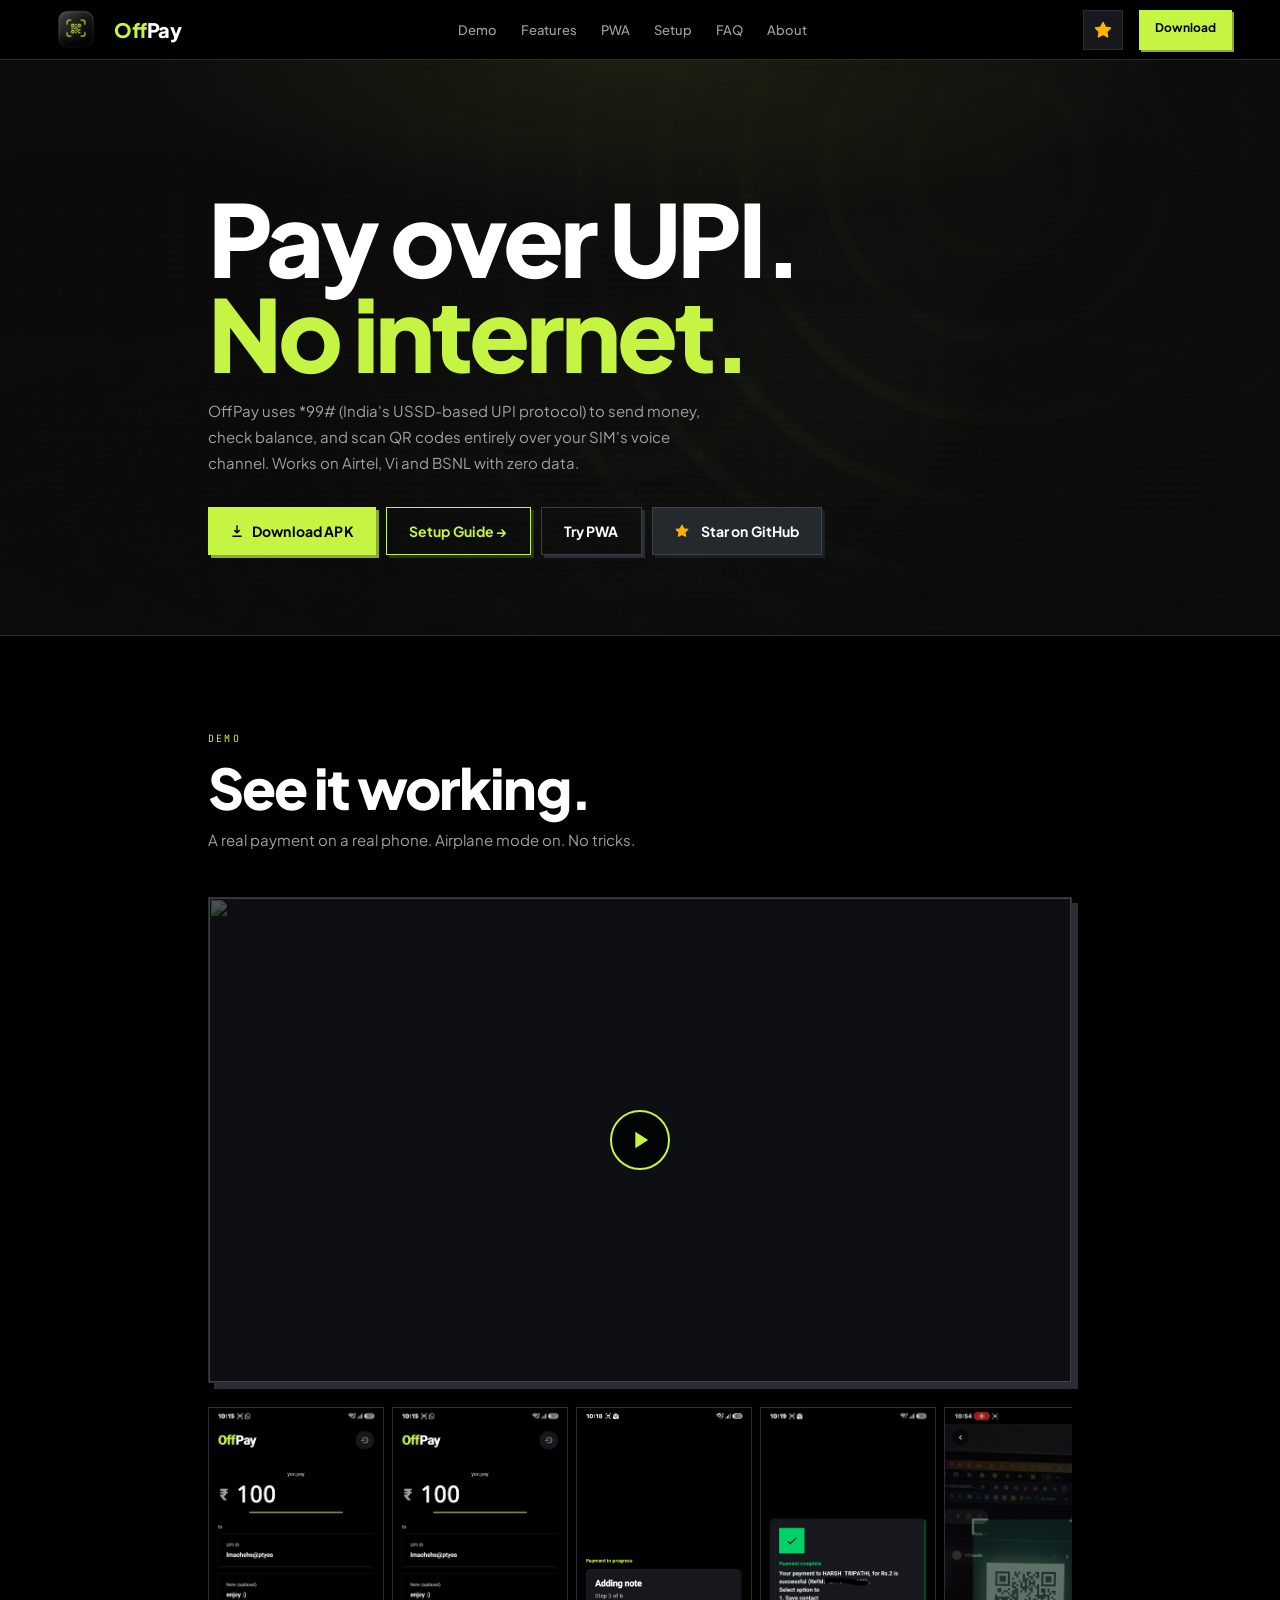
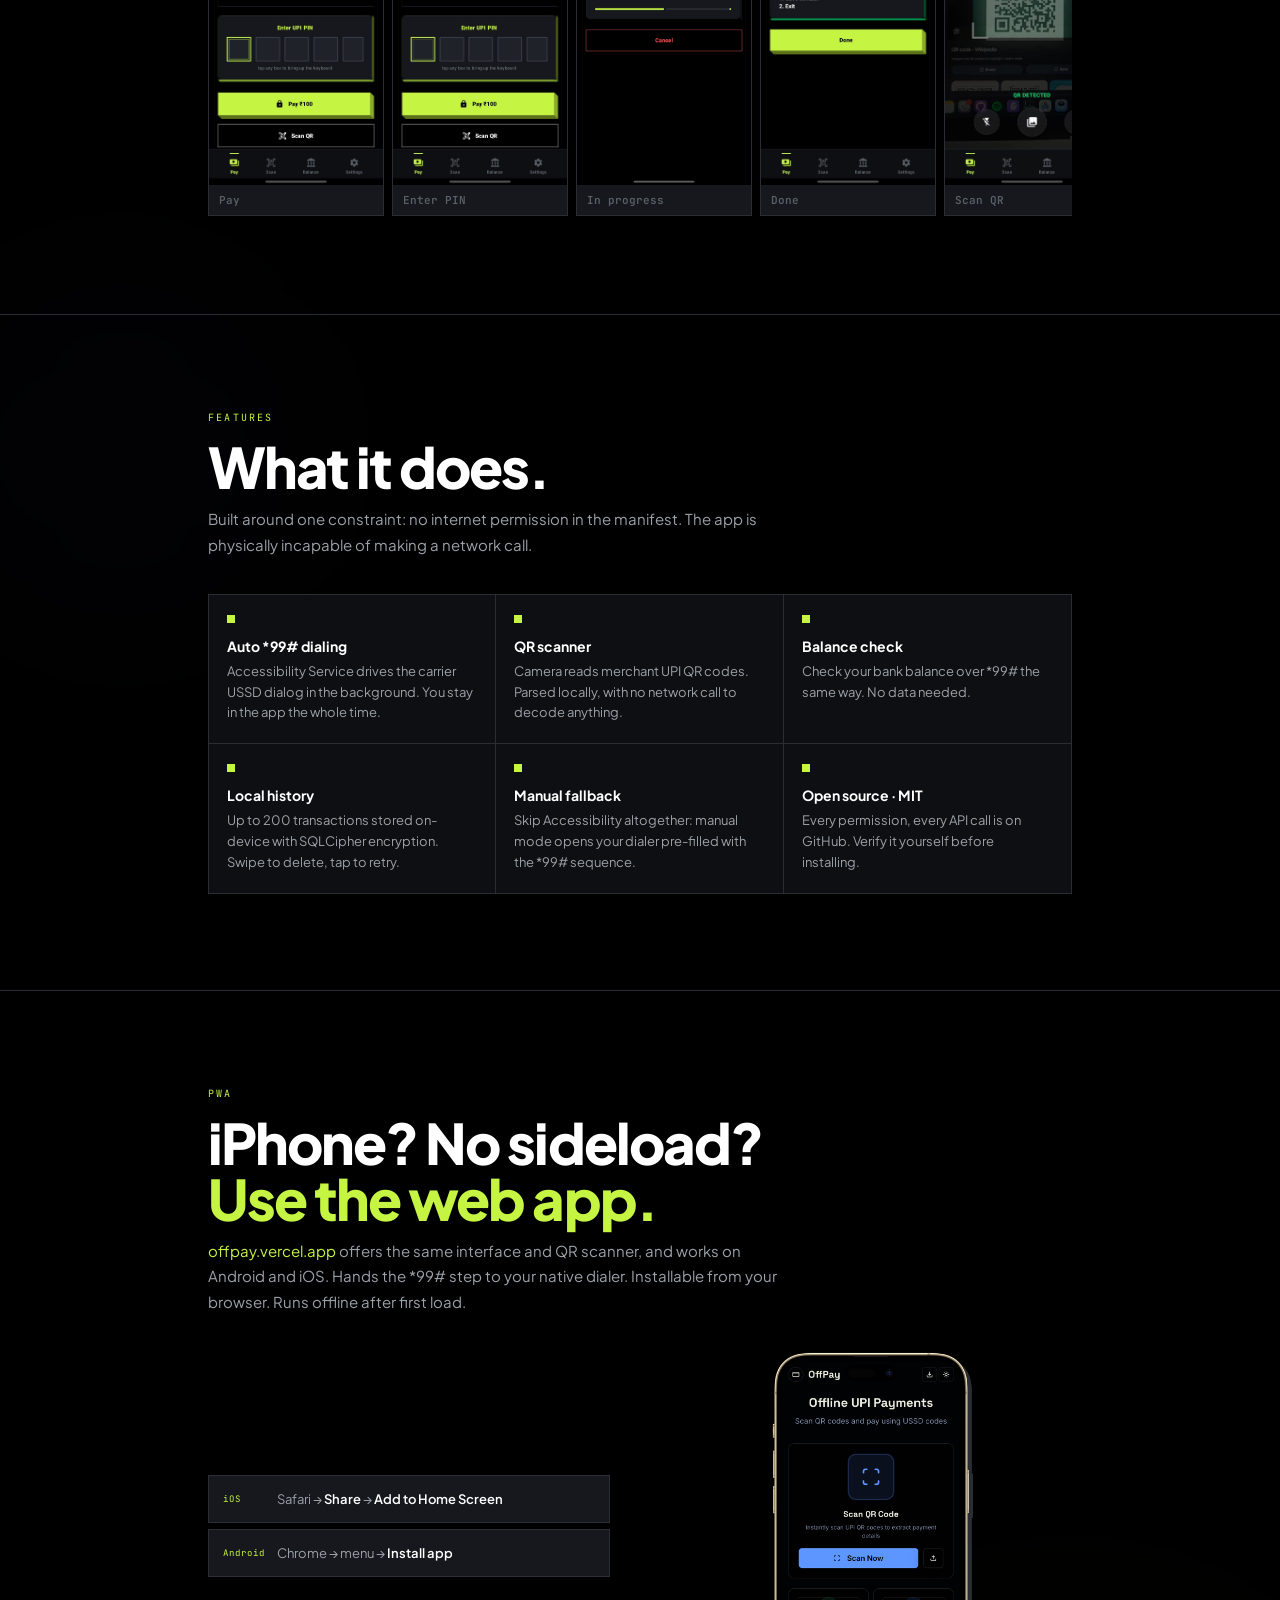
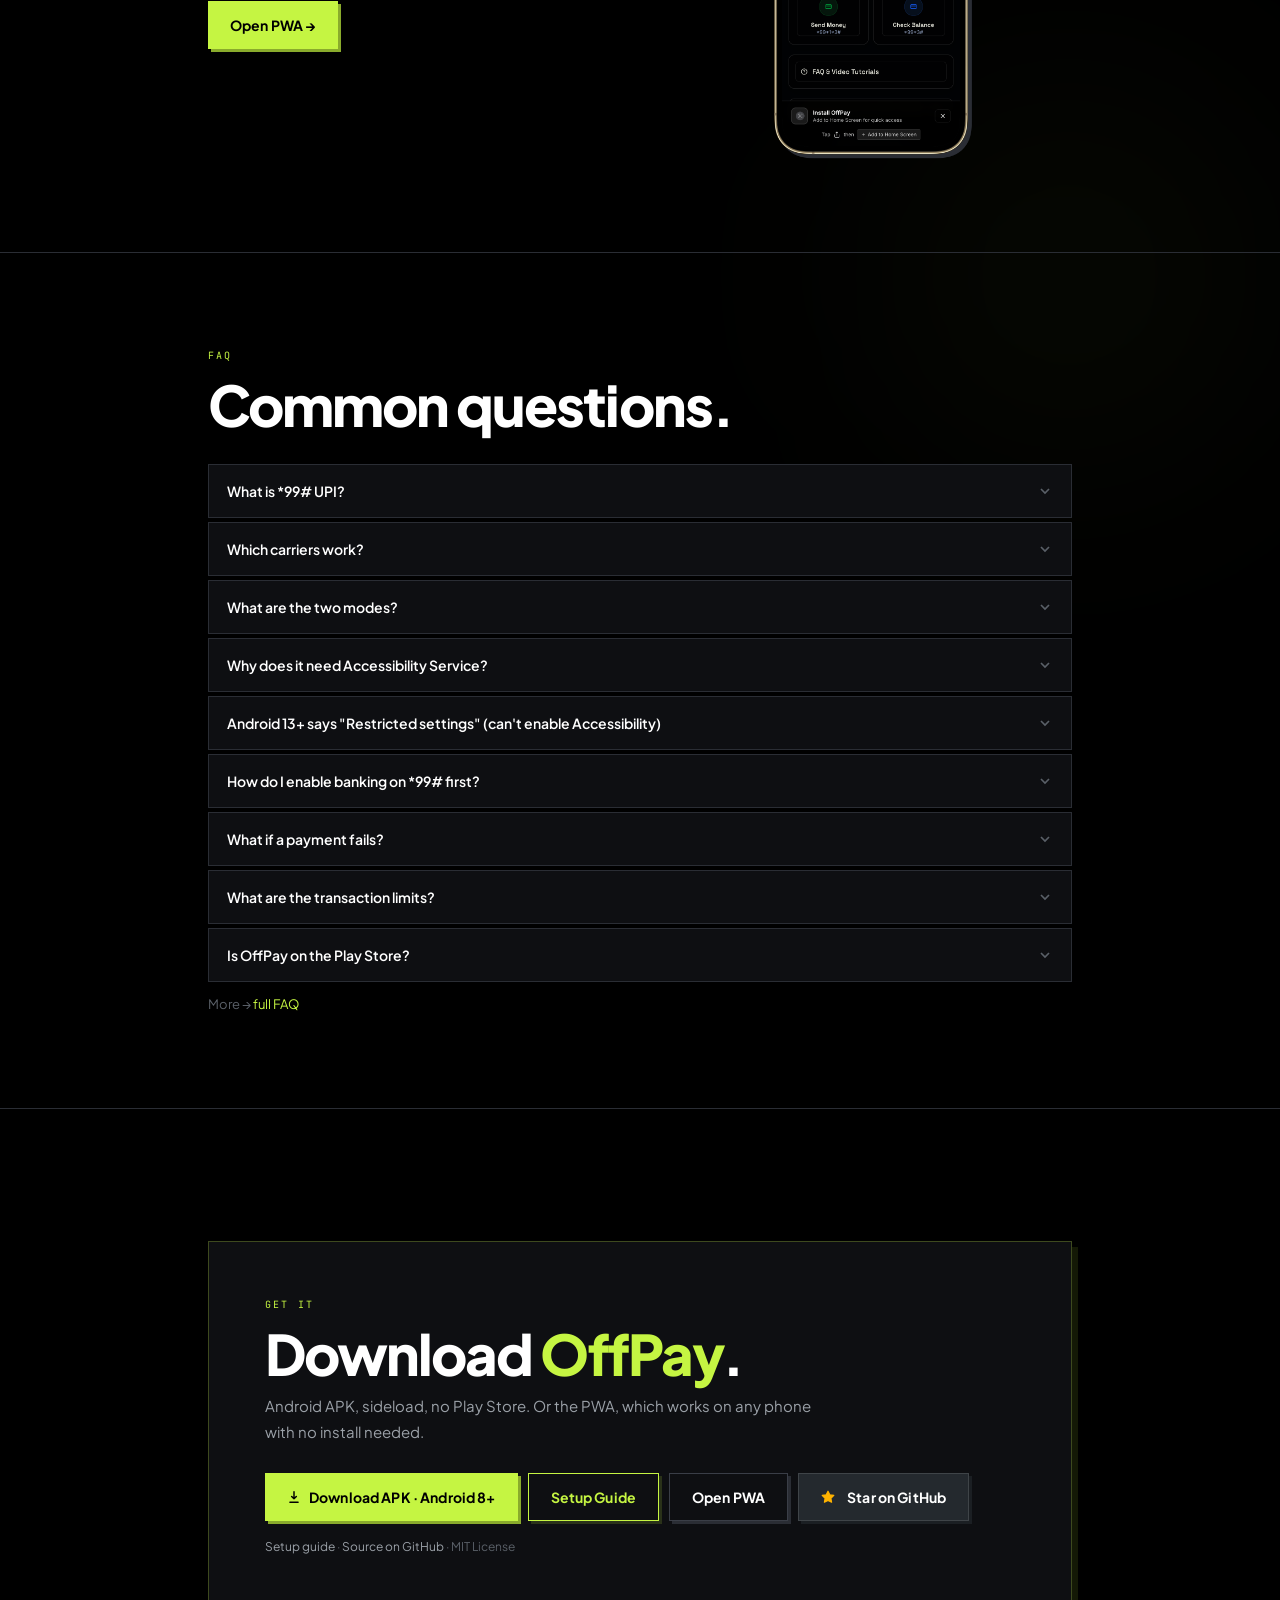
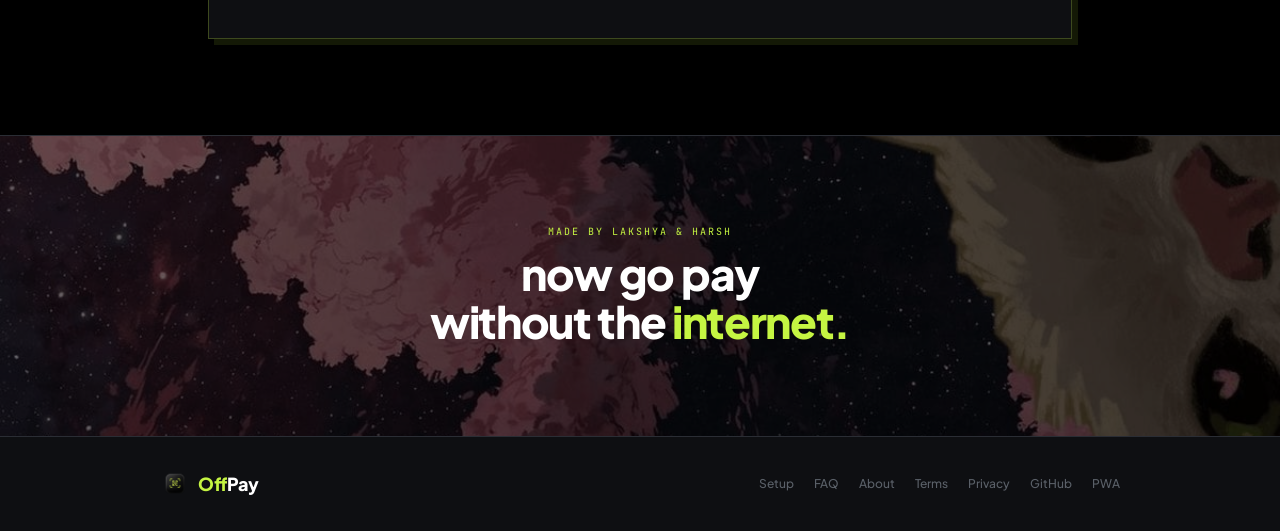
==== website/index.html @ 17ad7a62 "Initial commit: baseline snapshot before AHD rebrand and dev environment setup" ====
<!doctype html>
<html lang="en">
<head>
  <meta charset="utf-8" />
  <meta name="viewport" content="width=device-width, initial-scale=1, viewport-fit=cover" />
  <title>OffPay — UPI without the internet</title>

  <meta name="description" content="OffPay sends UPI payments over *99#: no internet, no account, no servers. Android app + PWA." />
  <meta name="theme-color" content="#000000" />
  <meta property="og:title" content="OffPay" />
  <meta property="og:description" content="Send money over UPI. No internet. Just *99# and a phone signal." />
  <meta property="og:type" content="website" />
  <link rel="icon" type="image/png" href="assets/logos/icon.png" />
  <link rel="apple-touch-icon" href="assets/logos/icon.png" />
  <link rel="preconnect" href="https://fonts.googleapis.com" />
  <link rel="preconnect" href="https://fonts.gstatic.com" crossorigin />
  <link href="https://fonts.googleapis.com/css2?family=Plus+Jakarta+Sans:ital,wght@0,400;0,500;0,600;0,700;0,800;1,400&family=JetBrains+Mono:wght@400;500&display=swap" rel="stylesheet" />
  <style>
    /* ─── NeoPOP palette (exact from app Colors.kt) ─── */
    :root {
      --black:        #000000;
      --surface:      #0E0F12;
      --surface-hi:   #16181D;
      --surface-hir:  #1F2229;
      --border:       #2A2D34;
      --border-s:     #3A3E47;
      --text-1:       #FFFFFF;
      --text-2:       #9BA1A8;
      --text-3:       #5A6068;
      --lime:         #C5F542;
      --lime-dim:     #8AAB2C;
      --danger:       #FF4D4D;
      --success:      #00D26A;
      --mono:         'JetBrains Mono', monospace;
      --sans:         'Plus Jakarta Sans', system-ui, sans-serif;
      --max:          960px;
      --pad:          clamp(16px, 4.5vw, 48px);
    }

    /* ─── reset ─── */
    *, *::before, *::after { box-sizing: border-box; margin: 0; padding: 0; }
    html { overflow-x: hidden; width: 100%; scroll-behavior: smooth; }
    body {
      background: var(--black);
      color: var(--text-1);
      font-family: var(--sans);
      -webkit-font-smoothing: antialiased;
      overflow-x: hidden;
      width: 100%;
      position: relative;
    }
    body::before {
      content: "";
      position: fixed;
      inset: 0;
      background-image:
        radial-gradient(rgba(197, 245, 66, 0.04) 1px, transparent 1px);
      background-size: 32px 32px;
      background-position: center;
      z-index: -3;
      pointer-events: none;
    }
    img { display: block; max-width: 100%; }
    a { color: inherit; text-decoration: none; }
    button { font-family: inherit; }
    ::selection { background: var(--lime); color: var(--black); }

    /* ─── layout helpers ─── */
    .w { max-width: var(--max); margin: 0 auto; padding: 0 var(--pad); }
    .divider { border: none; border-top: 1px solid var(--border); }
    section { padding: clamp(56px, 8vw, 96px) 0; }

    /* ─── typographic scale ─── */
    .label {
      font-family: var(--mono);
      font-size: 10px;
      letter-spacing: 0.22em;
      color: var(--lime);
      text-transform: uppercase;
      display: block;
      margin-bottom: 14px;
    }
    h1 {
      font-size: clamp(32px, 9vw, 100px);
      font-weight: 800;
      letter-spacing: -0.04em;
      line-height: 0.95;
      color: var(--text-1);
    }
    h2 {
      font-size: clamp(28px, 5vw, 56px);
      font-weight: 800;
      letter-spacing: -0.035em;
      line-height: 1.0;
      color: var(--text-1);
    }
    h3 { font-size: 15px; font-weight: 700; color: var(--text-1); }
    .lime { color: var(--lime); }
    .muted { color: var(--text-2); }
    p.sub {
      font-size: 15px;
      color: var(--text-2);
      line-height: 1.72;
      max-width: 52ch;
      margin-top: 12px;
    }

    /* ─── NeoPOP buttons: sharp edges, 4px shadow offset ─── */
    .btn {
      display: inline-flex; align-items: center; justify-content: center; gap: 8px;
      font-family: var(--sans);
      font-size: 14px; font-weight: 700; letter-spacing: 0.01em;
      padding: 14px 22px;
      min-height: 48px;
      cursor: pointer; border: none;
      transition: transform 80ms, box-shadow 80ms;
      -webkit-tap-highlight-color: transparent;
      touch-action: manipulation;
    }
    .btn:active { transform: translate(2px, 2px); }

    .btn-lime {
      background: var(--lime);
      color: var(--black);
      box-shadow: 3px 3px 0 var(--lime-dim);
    }
    .btn-lime:hover { box-shadow: 4px 4px 0 var(--lime-dim); transform: translate(-1px,-1px); }
    .btn-lime:active { box-shadow: none; transform: translate(3px,3px); }

    .btn-outline {
      background: transparent;
      color: var(--text-1);
      border: 1px solid var(--border-s);
      box-shadow: 3px 3px 0 var(--border);
    }
    .btn-outline:hover { box-shadow: 4px 4px 0 var(--border-s); transform: translate(-1px,-1px); }
    .btn-outline:active { box-shadow: none; transform: translate(3px,3px); }

    .btn-setup {
      background: transparent;
      color: var(--lime);
      border: 1px solid var(--lime);
      box-shadow: 3px 3px 0 rgba(197, 245, 66, 0.15);
    }
    .btn-setup:hover { box-shadow: 4px 4px 0 rgba(197, 245, 66, 0.25); transform: translate(-1px,-1px); }
    .btn-setup:active { box-shadow: none; transform: translate(3px,3px); }

    .btn-git {
      background: #24292e;
      color: #ffffff;
      border: 1px solid #3f4448;
      box-shadow: 3px 3px 0 #1b1f23;
    }
    .btn-git:hover { box-shadow: 4px 4px 0 #1b1f23; transform: translate(-1px,-1px); }
    .btn-git:active { box-shadow: none; transform: translate(3px,3px); }

    @media (max-width: 520px) {
      .btn { width: 100%; }
      .hero-btns { flex-direction: column; }
      .dl-btns { flex-direction: column; }
    }

    /* ─── Nav ─── */
    nav {
      position: sticky; top: 0; left: 0; right: 0; z-index: 200;
      display: flex; align-items: center; justify-content: space-between;
      padding: 0 var(--pad); height: 60px;
      height: calc(60px + env(safe-area-inset-top, 0px));
      padding-top: env(safe-area-inset-top, 0px);
      background: rgba(0,0,0,0.88);
      backdrop-filter: blur(20px);
      -webkit-backdrop-filter: blur(20px);
      border-bottom: 1px solid var(--border);
    }
    .nav-brand {
      display: flex; align-items: center; gap: 10px;
      font-size: 20px; font-weight: 800; letter-spacing: -0.02em;
    }
    .nav-brand img { width: 56px; height: 56px; }
    .nav-links {
      display: flex; gap: 24px; margin: 0 auto;
      font-size: 13px; font-weight: 500; color: var(--text-2);
    }
    .nav-links a:hover { color: var(--text-1); }
    .nav-links a.active { color: var(--lime); }
    .nav-dl {
      font-size: 12px; font-weight: 700;
      background: var(--lime); color: var(--black);
      padding: 10px 16px;
      min-height: 40px;
      box-shadow: 2px 2px 0 var(--lime-dim);
      transition: box-shadow 80ms, transform 80ms, opacity 180ms ease;
      -webkit-tap-highlight-color: transparent;
      touch-action: manipulation;
    }
    .nav-dl:hover { box-shadow: 3px 3px 0 var(--lime-dim); transform: translate(-1px,-1px); }
    .nav-dl:active { box-shadow: none; transform: translate(2px,2px); }

    .nav-star {
      display: flex;
      align-items: center;
      justify-content: center;
      width: 40px;
      height: 40px;
      border: 1px solid var(--border);
      background: var(--surface-hi);
      transition: border-color 150ms, background-color 150ms, transform 80ms;
      -webkit-tap-highlight-color: transparent;
      touch-action: manipulation;
    }
    .nav-star:hover {
      border-color: #ffb300;
      background: rgba(255,179,0,0.08);
      transform: translate(-1px, -1px);
      box-shadow: 2px 2px 0 rgba(255,179,0,0.2);
    }
    .nav-star:active {
      transform: translate(1px, 1px);
      box-shadow: none;
    }
    
    .nav-right {
      display: flex;
      align-items: center;
      gap: 16px;
    }
    .menu-toggle {
      display: none;
      flex-direction: column;
      justify-content: space-between;
      width: 22px;
      height: 14px;
      background: transparent;
      border: none;
      cursor: pointer;
      padding: 0;
      z-index: 210;
    }
    .menu-toggle .bar {
      width: 100%;
      height: 2px;
      background-color: var(--text-1);
      transition: all 0.2s ease-in-out;
    }
    .mobile-menu {
      position: fixed;
      top: calc(60px + env(safe-area-inset-top, 0px));
      left: 0;
      width: 100%;
      height: calc(100vh - (60px + env(safe-area-inset-top, 0px)));
      background: rgba(13,13,13,0.98);
      backdrop-filter: blur(20px);
      -webkit-backdrop-filter: blur(20px);
      z-index: 190;
      display: flex;
      flex-direction: column;
      padding: 40px var(--pad);
      transform: translateY(-100%);
      transition: transform 0.3s cubic-bezier(0.16, 1, 0.3, 1);
      border-bottom: 1px solid var(--border);
    }
    .mobile-menu.active {
      transform: translateY(0);
    }
    .mobile-menu-links {
      display: flex;
      flex-direction: column;
      gap: 28px;
    }
    .mobile-menu-links a {
      font-size: 24px;
      font-weight: 700;
      color: var(--text-2);
      text-transform: capitalize;
      letter-spacing: -0.02em;
      transition: color 0.2s ease;
    }
    .mobile-menu-links a:hover,
    .mobile-menu-links a.active {
      color: var(--lime);
    }
    @media (max-width: 768px) {
      .nav-links { display: none; }
      .menu-toggle { display: flex; }
      .menu-toggle.active .bar:nth-child(1) { transform: translateY(6px) rotate(45deg); }
      .menu-toggle.active .bar:nth-child(2) { opacity: 0; }
      .menu-toggle.active .bar:nth-child(3) { transform: translateY(-6px) rotate(-45deg); }
      .nav-dl {
        font-size: 11px;
        padding: 8px 12px;
        min-height: 34px;
      }
      body.menu-open .nav-dl {
        opacity: 0;
        pointer-events: none;
      }
      .foot-in {
        flex-direction: column;
        align-items: center;
        text-align: center;
        gap: 20px;
      }
      .foot-links {
        justify-content: center;
        gap: 16px 20px;
      }
    }

    /* ─── Hero ─── */
    .hero {
      position: relative;
      padding: clamp(72px, 12vw, 130px) 0 clamp(48px, 7vw, 80px);
      overflow: hidden;
      isolation: isolate;
    }
    #hero-shader {
      position: absolute;
      inset: 0;
      width: 100%;
      height: 100%;
      z-index: -2;
      display: block;
    }
    .hero-vignette {
      position: absolute;
      inset: 0;
      z-index: -1;
      background:
        radial-gradient(60% 40% at 50% 0%, rgba(197,245,66,0.08) 0%, transparent 70%),
        radial-gradient(80% 60% at 50% 100%, transparent 0%, rgba(13,13,13,0.85) 100%),
        linear-gradient(180deg, rgba(13,13,13,0.40) 0%, rgba(13,13,13,0.10) 35%, rgba(13,13,13,0.85) 100%);
    }

    /* Global Ambient Orbs */
    .ambient-glow-1 {
      position: absolute;
      top: -100px;
      right: 5%;
      width: min(600px, 90vw);
      height: 600px;
      background: radial-gradient(circle, rgba(197, 245, 66, 0.06) 0%, transparent 70%);
      filter: blur(120px);
      pointer-events: none;
      z-index: -10;
    }
    .ambient-glow-2 {
      position: absolute;
      top: 1800px;
      left: -10%;
      width: min(500px, 80vw);
      height: 500px;
      background: radial-gradient(circle, rgba(99, 102, 241, 0.04) 0%, transparent 70%);
      filter: blur(100px);
      pointer-events: none;
      z-index: -10;
    }
    .ambient-glow-3 {
      position: absolute;
      top: 3200px;
      right: -5%;
      width: min(550px, 85vw);
      height: 550px;
      background: radial-gradient(circle, rgba(197, 245, 66, 0.05) 0%, transparent 70%);
      filter: blur(110px);
      pointer-events: none;
      z-index: -10;
    }
    .hero h1 { margin-bottom: 18px; }
    .hero p.sub { margin-bottom: 32px; max-width: 46ch; }
    .hero-btns { display: flex; flex-wrap: wrap; gap: 10px; }

    /* ─── NeoPOP card ─── */
    .np-card {
      background: var(--surface-hi);
      border: 1px solid var(--border);
      box-shadow: 4px 4px 0 var(--border);
      padding: 24px;
    }
    .np-card-sm {
      background: var(--surface-hi);
      border: 1px solid var(--border);
      box-shadow: 3px 3px 0 var(--border);
      padding: 18px 20px;
    }

    /* ─── Video facade ─── */
    .video-wrap {
      margin-top: 44px;
      aspect-ratio: 16/9;
      position: relative;
      border: 1px solid var(--border);
      box-shadow: 6px 6px 0 var(--border);
      overflow: hidden;
      cursor: pointer;
      background: var(--surface);
    }
    .video-wrap iframe { position: absolute; inset: 0; width: 100%; height: 100%; border: none; }
    .video-facade {
      position: absolute; inset: 0; display: flex;
      flex-direction: column; align-items: center; justify-content: center;
      background: var(--surface); z-index: 2; transition: opacity 180ms;
    }
    .video-facade.gone { opacity: 0; pointer-events: none; }
    .video-facade img {
      position: absolute; inset: 0; width: 100%; height: 100%;
      object-fit: cover; opacity: 0.28;
    }
    .play-ring {
      position: relative;
      width: 60px; height: 60px;
      border-radius: 50%;
      background: rgba(0,0,0,0.76);
      border: 2px solid var(--lime);
      display: flex; align-items: center; justify-content: center;
      color: var(--lime);
      transition: transform 150ms ease, background-color 150ms ease, color 150ms ease;
    }
    .video-facade:hover .play-ring {
      transform: scale(1.1);
      background: var(--lime);
      color: var(--black);
    }

    /* ─── Screenshots strip ─── */
    .shots {
      display: flex; gap: 8px;
      overflow-x: auto; scroll-snap-type: x mandatory;
      -webkit-overflow-scrolling: touch;
      scrollbar-width: none; margin-top: 24px;
      padding-bottom: 2px; /* prevent border clipping */
    }
    .shots::-webkit-scrollbar { display: none; }
    .shot {
      flex: 0 0 auto; width: clamp(110px, 28vw, 176px);
      scroll-snap-align: start;
      border: 1px solid var(--border);
      background: var(--surface-hi);
    }
    .shot img { width: 100%; aspect-ratio: 9/19.5; object-fit: cover; }
    .shot-cap { padding: 8px 10px; font-size: 11px; font-weight: 600; color: var(--text-3); font-family: var(--mono); }

    /* ─── Features grid ─── */
    .feat-grid {
      display: grid; grid-template-columns: repeat(3,1fr);
      border: 1px solid var(--border);
      margin-top: 36px;
    }
    @media (max-width: 680px) { .feat-grid { grid-template-columns: 1fr 1fr; } }
    @media (max-width: 420px) { .feat-grid { grid-template-columns: 1fr; } }
    .feat-cell {
      padding: 20px 18px;
      border-right: 1px solid var(--border);
      border-bottom: 1px solid var(--border);
      background: var(--surface);
      transition: background 150ms;
    }
    .feat-cell:hover { background: var(--surface-hi); }
    /* 3-col: last cell in each row has no right border; last row has no bottom border */
    .feat-cell:nth-child(3n) { border-right: none; }
    .feat-cell:nth-last-child(-n+3):nth-child(3n+1),
    .feat-cell:nth-last-child(-n+3):nth-child(3n+2),
    .feat-cell:nth-last-child(-n+3):nth-child(3n+3) { border-bottom: none; }
    /* 2-col mobile */
    @media (max-width: 680px) {
      .feat-cell:nth-child(3n) { border-right: 1px solid var(--border); }
      .feat-cell:nth-child(2n) { border-right: none; }
      .feat-cell:nth-last-child(-n+2) { border-bottom: none; }
      .feat-cell:nth-last-child(1) { border-bottom: none; }
    }
    /* 1-col mobile */
    @media (max-width: 420px) {
      .feat-cell { border-right: none !important; }
      .feat-cell:last-child { border-bottom: none; }
    }

    .feat-dot {
      width: 8px; height: 8px; background: var(--lime);
      margin-bottom: 14px;
    }
    .feat-cell h3 { margin-bottom: 6px; font-size: 14px; }
    .feat-cell p { font-size: 13px; color: var(--text-2); line-height: 1.6; }

    /* ─── PWA section ─── */
    .pwa-grid {
      display: grid; grid-template-columns: 1fr 1fr;
      gap: clamp(24px, 5vw, 60px); align-items: center;
      margin-top: 36px;
    }
    @media (max-width: 680px) {
      .pwa-grid { grid-template-columns: 1fr; }
      /* on mobile show image below text, smaller */
      .pwa-mockup { order: 2; }
      .pwa-content { order: 1; }
    }
    .pwa-mockup img {
      max-width: 200px;
      margin: 0 auto;
      filter: drop-shadow(4px 4px 0 var(--border));
    }
    @media (max-width: 680px) {
      .pwa-mockup img { max-width: 130px; }
    }
    .install-steps { display: flex; flex-direction: column; gap: 6px; margin: 18px 0 24px; }
    .install-step {
      display: flex; gap: 12px; align-items: center;
      background: var(--surface-hi); border: 1px solid var(--border);
      padding: 14px;
      min-height: 48px;
    }
    .install-os { font-family: var(--mono); font-size: 9px; letter-spacing: 0.12em; color: var(--lime); flex-shrink: 0; width: 42px; }
    .install-step p { font-size: 13px; color: var(--text-2); }
    .install-step strong { color: var(--text-1); font-weight: 600; }

    /* ─── FAQ ─── */
    .faq-list { margin-top: 32px; display: flex; flex-direction: column; gap: 4px; }
    details { border: 1px solid var(--border); background: var(--surface); }
    details[open] { border-left: 2px solid var(--lime); }
    summary {
      display: flex; justify-content: space-between; align-items: center;
      gap: 14px; padding: 16px 18px;
      font-size: 14px; font-weight: 600; color: var(--text-1);
      cursor: pointer; list-style: none; user-select: none;
      min-height: 52px;
      -webkit-tap-highlight-color: transparent;
      touch-action: manipulation;
    }
    summary::-webkit-details-marker { display: none; }
    .chev { color: var(--text-3); flex-shrink: 0; transition: transform 200ms; }
    details[open] .chev { transform: rotate(180deg); color: var(--lime); }
    .faq-ans {
      padding: 14px 18px 18px; border-top: 1px solid var(--border);
      font-size: 13.5px; color: var(--text-2); line-height: 1.72;
    }
    .faq-ans a { color: var(--lime); }
    .faq-ans code { font-family: var(--mono); font-size: 12px; color: var(--lime); background: rgba(197,245,66,0.07); padding: 1px 5px; }
    .faq-ans strong { color: var(--text-1); font-weight: 600; }
    .steps-list { margin-top: 10px; display: flex; flex-direction: column; gap: 6px; }
    .step-row { display: flex; gap: 12px; align-items: flex-start; }
    .step-num {
      width: 22px; height: 22px; background: var(--lime);
      color: var(--black); font-size: 11px; font-weight: 700;
      display: flex; align-items: center; justify-content: center;
      flex-shrink: 0; margin-top: 1px;
    }
    .step-body { font-size: 13px; color: var(--text-2); line-height: 1.55; }
    .carrier-tags { display: flex; gap: 6px; flex-wrap: wrap; margin-top: 10px; }
    .carrier-tag { font-family: var(--mono); font-size: 10px; letter-spacing: 0.1em; padding: 5px 10px; font-weight: 500; }
    .tag-yes { background: rgba(0,210,106,0.12); color: var(--success); border: 1px solid rgba(0,210,106,0.25); }
    .tag-no  { background: rgba(255,77,77,0.1);  color: var(--danger);  border: 1px solid rgba(255,77,77,0.2); }
    .modes-row { display: flex; flex-direction: column; gap: 10px; margin-top: 4px; }
    .mode-card { background: var(--surface-hir); border: 1px solid var(--border); padding: 14px 16px; }
    .mode-card b { color: var(--text-1); font-size: 13px; font-weight: 700; }
    .mode-card p { font-size: 12.5px; color: var(--text-2); margin-top: 4px; line-height: 1.5; }

    /* ─── Download box ─── */
    .dl-box {
      background: var(--surface);
      border: 1px solid rgba(197,245,66,0.25);
      box-shadow: 6px 6px 0 rgba(197,245,66,0.1);
      padding: clamp(28px, 5vw, 56px);
      margin-top: 36px;
    }
    .dl-box h2 { margin-bottom: 8px; }
    .dl-box > p { margin-bottom: 28px; }
    .dl-btns { display: flex; flex-wrap: wrap; gap: 10px; }
    .dl-note { margin-top: 18px; font-size: 12px; color: var(--text-3); }
    .dl-note a { color: var(--text-2); }
    .dl-note a:hover { color: var(--text-1); }

    /* ─── Cat ─── */
    .cat { position: relative; overflow: hidden; border-top: 1px solid var(--border); }
    .cat-img { width: 100%; height: clamp(160px, 26vw, 300px); object-fit: cover; object-position: center 35%; filter: brightness(0.4); }
    .cat-copy {
      position: absolute; inset: 0;
      display: flex; flex-direction: column; align-items: center; justify-content: center;
      text-align: center; padding: var(--pad);
    }
    .cat-by { font-family: var(--mono); font-size: 10px; letter-spacing: 0.2em; color: var(--lime); margin-bottom: 12px; text-transform: uppercase; }
    .cat-line { font-size: clamp(22px, 4.5vw, 44px); font-weight: 800; letter-spacing: -0.03em; color: var(--text-1); line-height: 1.08; }

    /* ─── Footer ─── */
    footer { background: var(--surface); border-top: 1px solid var(--border); padding: 32px var(--pad); }
    .foot-in { max-width: var(--max); margin: 0 auto; display: flex; flex-wrap: wrap; align-items: center; justify-content: space-between; gap: 20px; }
    .foot-brand { display: flex; align-items: center; gap: 8px; font-size: 18px; font-weight: 800; letter-spacing: -0.02em; }
    .foot-brand img { width: 30px; height: 30px; }
    .foot-links { display: flex; flex-wrap: wrap; gap: 20px; font-size: 12px; color: var(--text-3); font-weight: 500; }
    .foot-links a:hover { color: var(--text-1); }

    /* ─── Modal ─── */
    #modal { display: none; position: fixed; inset: 0; z-index: 999; background: rgba(0,0,0,0.72); backdrop-filter: blur(10px); align-items: center; justify-content: center; padding: 20px; }
    #modal.on { display: flex; }
    .modal-card {
      background: var(--surface-hi);
      border: 1px solid rgba(197,245,66,0.25);
      box-shadow: 6px 6px 0 rgba(197,245,66,0.12);
      padding: clamp(24px, 4vw, 40px);
      max-width: 380px; width: 100%;
      text-align: center;
      animation: popIn 240ms cubic-bezier(.2,.8,.2,1);
    }
    @keyframes popIn { from { opacity: 0; transform: translateY(10px) scale(.97); } to { opacity: 1; transform: none; } }
    .modal-card .lime-sq { width: 48px; height: 48px; background: var(--lime); display: flex; align-items: center; justify-content: center; margin: 0 auto 16px; }
    .modal-card h3 { font-size: 17px; font-weight: 800; letter-spacing: -0.02em; color: var(--text-1); margin-bottom: 8px; }
    .modal-card p { font-size: 13px; color: var(--text-2); line-height: 1.65; margin-bottom: 22px; }
    .modal-cta { display: block; background: var(--lime); color: var(--black); font-weight: 700; font-size: 13px; padding: 13px; box-shadow: 3px 3px 0 var(--lime-dim); margin-bottom: 10px; transition: box-shadow 80ms, transform 80ms; }
    .modal-cta:hover { box-shadow: 4px 4px 0 var(--lime-dim); transform: translate(-1px,-1px); }
    .modal-skip { background: none; border: none; color: var(--text-3); font-size: 12px; cursor: pointer; padding: 4px; font-family: var(--sans); }
    .modal-skip:hover { color: var(--text-2); }
  </style>
</head>
<body>

<div class="ambient-glow-1" aria-hidden="true"></div>
<div class="ambient-glow-2" aria-hidden="true"></div>
<div class="ambient-glow-3" aria-hidden="true"></div>


<!-- Modal -->
<div id="modal" role="dialog" aria-modal="true">
  <div class="modal-card">
    <div class="lime-sq">
      <svg width="20" height="20" viewBox="0 0 24 24" fill="none" stroke="black" stroke-width="2.5" stroke-linecap="round" stroke-linejoin="round"><path d="M12 22s8-4 8-10V5l-8-3-8 3v7c0 6 8 10 8 10z"/></svg>
    </div>
    <h3>One quick setup step</h3>
    <p>OffPay needs Accessibility Service to auto-dial *99#. Watch the guide (takes about 2 minutes).</p>
    <a href="setup.html" class="modal-cta">Watch Setup Guide →</a>
    <button class="modal-skip" id="modal-skip">Skip for now</button>
  </div>
</div>

<!-- Nav -->
<nav>
  <a href="index.html" class="nav-brand">
    <img src="assets/logos/icon.png" alt="OffPay" />
    <span><span class="lime">Off</span>Pay</span>
  </a>
  <div class="nav-links">
    <a href="#demo">Demo</a>
    <a href="#features">Features</a>
    <a href="#pwa">PWA</a>
    <a href="setup.html">Setup</a>
    <a href="faq.html">FAQ</a>
    <a href="about.html">About</a>
  </div>
  <div class="nav-right">
    <a href="https://github.com/laksh-ya/offpayapp" target="_blank" rel="noopener" class="nav-star" aria-label="Star on GitHub">
      <svg width="18" height="18" viewBox="0 0 24 24" fill="none" stroke="currentColor" stroke-width="2" stroke-linecap="round" stroke-linejoin="round" style="color: #ffb300;"><polygon points="12 2 15.09 8.26 22 9.27 17 14.14 18.18 21.02 12 17.77 5.82 21.02 7 14.14 2 9.27 8.91 8.26 12 2" fill="currentColor"/></svg>
    </a>
    <a href="#download" class="nav-dl">Download</a>
    <button class="menu-toggle" id="menu-toggle" aria-label="Toggle Menu">
      <span class="bar"></span>
      <span class="bar"></span>
      <span class="bar"></span>
    </button>
  </div>
</nav>

<!-- Mobile Menu Overlay -->
<div class="mobile-menu" id="mobile-menu">
  <div class="mobile-menu-links">
    <a href="#demo">Demo</a>
    <a href="#features">Features</a>
    <a href="#pwa">PWA</a>
    <a href="setup.html">Setup</a>
    <a href="faq.html">FAQ</a>
    <a href="about.html">About</a>
  </div>
</div>

<!-- ─── Hero ─── -->
<section class="hero">
  <canvas id="hero-shader" aria-hidden="true"></canvas>
  <div class="hero-vignette" aria-hidden="true"></div>
  <div class="w">
    <h1>Pay over UPI.<br/><span class="lime">No internet.</span></h1>
    <p class="sub">OffPay uses *99# (India's USSD-based UPI protocol) to send money, check balance, and scan QR codes entirely over your SIM's voice channel. Works on Airtel, Vi and BSNL with zero data.</p>
    <div class="hero-btns">
      <a href="https://github.com/laksh-ya/offpayapp/releases" target="_blank" rel="noopener" class="btn btn-lime" id="apk-btn">
        <svg width="14" height="14" viewBox="0 0 24 24" fill="none" stroke="currentColor" stroke-width="2.5" stroke-linecap="round" stroke-linejoin="round"><path d="M12 3v12m0 0l-4-4m4 4l4-4M5 21h14"/></svg>
        Download APK
      </a>

      <a href="setup.html" class="btn btn-setup">Setup Guide →</a>

      <a href="https://offpay.vercel.app/" target="_blank" rel="noopener" class="btn btn-outline">Try PWA</a>

      <a href="https://github.com/laksh-ya/offpayapp" target="_blank" rel="noopener" class="btn btn-git">
        <svg width="14" height="14" viewBox="0 0 24 24" fill="none" stroke="currentColor" stroke-width="2" stroke-linecap="round" stroke-linejoin="round" style="margin-right: 4px; color: #ffb300;"><polygon points="12 2 15.09 8.26 22 9.27 17 14.14 18.18 21.02 12 17.77 5.82 21.02 7 14.14 2 9.27 8.91 8.26 12 2" fill="currentColor"/></svg>
        Star on GitHub
      </a>
    </div>
  </div>
</section>

<hr class="divider" />


<!-- ─── Demo ─── -->
<section id="demo">
  <div class="w">
    <span class="label">Demo</span>
    <h2>See it working.</h2>
    <p class="sub">A real payment on a real phone. Airplane mode on. No tricks.</p>

    <div class="video-wrap" data-yt="iODYB15kApI">
      <div class="video-facade">
        <img src="https://img.youtube.com/vi/iODYB15kApI/maxresdefault.jpg" alt="" />
        <div class="play-ring">
          <svg width="28" height="28" viewBox="0 0 24 24" fill="currentColor"><path d="M8 5v14l11-7z"/></svg>
        </div>
      </div>
    </div>

    <div class="shots">
      <figure class="shot">
        <img src="assets/screenshots/pay-form.jpeg" alt="Pay screen" loading="lazy" />
        <div class="shot-cap">Pay</div>
      </figure>
      <figure class="shot">
        <img src="assets/screenshots/pay-form-alt.jpeg" alt="PIN entry" loading="lazy" />
        <div class="shot-cap">Enter PIN</div>
      </figure>
      <figure class="shot">
        <img src="assets/screenshots/payment-running.jpeg" alt="In progress" loading="lazy" />
        <div class="shot-cap">In progress</div>
      </figure>
      <figure class="shot">
        <img src="assets/screenshots/payment-success.jpeg" alt="Success" loading="lazy" />
        <div class="shot-cap">Done</div>
      </figure>
      <figure class="shot">
        <img src="assets/screenshots/qr-scanner.jpeg" alt="QR scanner" loading="lazy" />
        <div class="shot-cap">Scan QR</div>
      </figure>
      <figure class="shot">
        <img src="assets/screenshots/history-list.jpeg" alt="History" loading="lazy" />
        <div class="shot-cap">History</div>
      </figure>
      <figure class="shot">
        <img src="assets/screenshots/balance-result.jpeg" alt="Balance" loading="lazy" />
        <div class="shot-cap">Balance</div>
      </figure>
    </div>
  </div>
</section>

<hr class="divider" />

<!-- ─── Features ─── -->
<section id="features">
  <div class="w">
    <span class="label">Features</span>
    <h2>What it does.</h2>
    <p class="sub">Built around one constraint: no internet permission in the manifest. The app is physically incapable of making a network call.</p>

    <div class="feat-grid">
      <div class="feat-cell">
        <div class="feat-dot"></div>
        <h3>Auto *99# dialing</h3>
        <p>Accessibility Service drives the carrier USSD dialog in the background. You stay in the app the whole time.</p>
      </div>
      <div class="feat-cell">
        <div class="feat-dot"></div>
        <h3>QR scanner</h3>
        <p>Camera reads merchant UPI QR codes. Parsed locally, with no network call to decode anything.</p>
      </div>
      <div class="feat-cell">
        <div class="feat-dot"></div>
        <h3>Balance check</h3>
        <p>Check your bank balance over *99# the same way. No data needed.</p>
      </div>
      <div class="feat-cell">
        <div class="feat-dot"></div>
        <h3>Local history</h3>
        <p>Up to 200 transactions stored on-device with SQLCipher encryption. Swipe to delete, tap to retry.</p>
      </div>
      <div class="feat-cell">
        <div class="feat-dot"></div>
        <h3>Manual fallback</h3>
        <p>Skip Accessibility altogether: manual mode opens your dialer pre-filled with the *99# sequence.</p>
      </div>
      <div class="feat-cell">
        <div class="feat-dot"></div>
        <h3>Open source · MIT</h3>
        <p>Every permission, every API call is on GitHub. Verify it yourself before installing.</p>
      </div>
    </div>
  </div>
</section>

<hr class="divider" />

<!-- ─── PWA ─── -->
<section id="pwa">
  <div class="w">
    <span class="label">PWA</span>
    <h2>iPhone? No sideload?<br/><span class="lime">Use the web app.</span></h2>
    <p class="sub"><a href="https://offpay.vercel.app" target="_blank" rel="noopener" style="color:var(--lime)">offpay.vercel.app</a> offers the same interface and QR scanner, and works on Android and iOS. Hands the *99# step to your native dialer. Installable from your browser. Runs offline after first load.</p>

    <div class="pwa-grid">
      <div class="pwa-content">
        <div class="install-steps">
          <div class="install-step">
            <span class="install-os">iOS</span>
            <p>Safari → <strong>Share</strong> → <strong>Add to Home Screen</strong></p>
          </div>
          <div class="install-step">
            <span class="install-os">Android</span>
            <p>Chrome → menu → <strong>Install app</strong></p>
          </div>
        </div>
        <a href="https://offpay.vercel.app/" target="_blank" rel="noopener" class="btn btn-lime">Open PWA →</a>
      </div>
      <div class="pwa-mockup">
        <img src="assets/pwa-mockup.png" alt="OffPay PWA" loading="lazy" />
      </div>
    </div>
  </div>
</section>

<hr class="divider" />

<!-- ─── FAQ ─── -->
<section id="faq">
  <div class="w">
    <span class="label">FAQ</span>
    <h2>Common questions.</h2>

    <div class="faq-list">

      <details>
        <summary>What is *99# UPI?
          <svg class="chev" width="16" height="16" viewBox="0 0 24 24" fill="none" stroke="currentColor" stroke-width="2.5"><polyline points="6 9 12 15 18 9"/></svg>
        </summary>
        <div class="faq-ans">*99# is India's USSD-based UPI service built by NPCI. It works without internet. You dial a code, your bank shows menus through SMS-style dialogs over the voice channel, and you reply to send money. Works on any phone with a basic cellular signal.</div>
      </details>

      <details>
        <summary>Which carriers work?
          <svg class="chev" width="16" height="16" viewBox="0 0 24 24" fill="none" stroke="currentColor" stroke-width="2.5"><polyline points="6 9 12 15 18 9"/></svg>
        </summary>
        <div class="faq-ans">
          Airtel, Vodafone (Vi), and BSNL: yes. Jio: no. That's a Jio network-level constraint, not an OffPay limitation.
          <div class="carrier-tags">
            <span class="carrier-tag tag-yes">AIRTEL ✓</span>
            <span class="carrier-tag tag-yes">VI ✓</span>
            <span class="carrier-tag tag-yes">BSNL ✓</span>
            <span class="carrier-tag tag-no">JIO ✗</span>
          </div>
        </div>
      </details>

      <details>
        <summary>What are the two modes?
          <svg class="chev" width="16" height="16" viewBox="0 0 24 24" fill="none" stroke="currentColor" stroke-width="2.5"><polyline points="6 9 12 15 18 9"/></svg>
        </summary>
        <div class="faq-ans">
          <div class="modes-row">
            <div class="mode-card">
              <b>Auto</b>
              <p>OffPay handles the carrier dialog automatically using Accessibility Service, keeping you in OffPay throughout the payment.</p>
            </div>
            <div class="mode-card">
              <b>Manual</b>
              <p>Copies the UPI ID and opens your dialer pre-filled with the *99# code. You navigate the menus yourself. No Accessibility Service needed.</p>
            </div>
          </div>
        </div>
      </details>

      <details>
        <summary>Why does it need Accessibility Service?
          <svg class="chev" width="16" height="16" viewBox="0 0 24 24" fill="none" stroke="currentColor" stroke-width="2.5"><polyline points="6 9 12 15 18 9"/></svg>
        </summary>
        <div class="faq-ans">Android's only public USSD API can't navigate multi-step menus. The Accessibility Service is what lets OffPay automatically type your amount, UPI ID, and PIN into the carrier's dialog so you don't have to. Without it, use Manual mode.</div>
      </details>

      <details>
        <summary>Android 13+ says "Restricted settings" (can't enable Accessibility)
          <svg class="chev" width="16" height="16" viewBox="0 0 24 24" fill="none" stroke="currentColor" stroke-width="2.5"><polyline points="6 9 12 15 18 9"/></svg>
        </summary>
        <div class="faq-ans">
          Since OffPay is sideloaded (not from Play Store), Android 13+ blocks restricted settings like Accessibility by default. Fix:
          <div class="steps-list">
            <div class="step-row"><div class="step-num">1</div><div class="step-body">Settings → Apps → OffPay</div></div>
            <div class="step-row"><div class="step-num">2</div><div class="step-body">Tap the ⋮ three-dot menu (top right)</div></div>
            <div class="step-row"><div class="step-num">3</div><div class="step-body"><strong>Allow restricted settings</strong> → confirm with your PIN or fingerprint</div></div>
            <div class="step-row"><div class="step-num">4</div><div class="step-body">Return to OffPay → enable Accessibility. It works now.</div></div>
          </div>
        </div>
      </details>

      <details>
        <summary>How do I enable banking on *99# first?
          <svg class="chev" width="16" height="16" viewBox="0 0 24 24" fill="none" stroke="currentColor" stroke-width="2.5"><polyline points="6 9 12 15 18 9"/></svg>
        </summary>
        <div class="faq-ans">
          This one-time setup links your bank account to the *99# channel. After this, OffPay handles everything.
          <div class="steps-list">
            <div class="step-row"><div class="step-num">1</div><div class="step-body">Open your phone's dialer and call *99#</div></div>
            <div class="step-row"><div class="step-num">2</div><div class="step-body">Enter your bank name when prompted (SBI, HDFC, ICICI, etc.)</div></div>
            <div class="step-row"><div class="step-num">3</div><div class="step-body">Follow on-screen prompts to link your bank account</div></div>
          </div>
          Done once, you never need to do it again.
        </div>
      </details>

      <details>
        <summary>What if a payment fails?
          <svg class="chev" width="16" height="16" viewBox="0 0 24 24" fill="none" stroke="currentColor" stroke-width="2.5"><polyline points="6 9 12 15 18 9"/></svg>
        </summary>
        <div class="faq-ans">OffPay shows the carrier's exact error message. Common causes: wrong PIN, bank not linked to *99#, daily limit exceeded, wrong UPI ID, or weak signal. Tap the failed transaction in history to see the full reply and retry in one tap. A 25-second timeout prevents stuck sessions.</div>
      </details>

      <details>
        <summary>What are the transaction limits?
          <svg class="chev" width="16" height="16" viewBox="0 0 24 24" fill="none" stroke="currentColor" stroke-width="2.5"><polyline points="6 9 12 15 18 9"/></svg>
        </summary>
        <div class="faq-ans">₹5,000 per transaction and ₹10,000 per day. These are NPCI network-level limits for *99#, not set by OffPay.</div>
      </details>

      <details>
        <summary>Is OffPay on the Play Store?
          <svg class="chev" width="16" height="16" viewBox="0 0 24 24" fill="none" stroke="currentColor" stroke-width="2.5"><polyline points="6 9 12 15 18 9"/></svg>
        </summary>
        <div class="faq-ans">Not currently. Download the APK from <a href="https://github.com/laksh-ya/offpayapp/releases" target="_blank" rel="noopener">GitHub releases</a>, or use the <a href="https://offpay.vercel.app" target="_blank" rel="noopener">PWA</a> on any phone (including iOS) without sideloading.</div>
      </details>

    </div>
    <p style="margin-top:14px; font-size:13px; color:var(--text-3)">More → <a href="faq.html" style="color:var(--lime)">full FAQ</a></p>
  </div>
</section>

<hr class="divider" />

<!-- ─── Download ─── -->
<section id="download">
  <div class="w">
    <div class="dl-box">
      <span class="label">Get it</span>
      <h2>Download <span class="lime">OffPay</span>.</h2>
      <p class="sub">Android APK, sideload, no Play Store. Or the PWA, which works on any phone with no install needed.</p>
      <div class="dl-btns">
        <a href="https://github.com/laksh-ya/offpayapp/releases" target="_blank" rel="noopener" class="btn btn-lime" id="apk-btn-2">
          <svg width="14" height="14" viewBox="0 0 24 24" fill="none" stroke="currentColor" stroke-width="2.5" stroke-linecap="round" stroke-linejoin="round"><path d="M12 3v12m0 0l-4-4m4 4l4-4M5 21h14"/></svg>
          Download APK · Android 8+
        </a>
        <a href="setup.html" class="btn btn-setup">Setup Guide</a>
        <a href="https://offpay.vercel.app/" target="_blank" rel="noopener" class="btn btn-outline">Open PWA</a>
        <a href="https://github.com/laksh-ya/offpayapp" target="_blank" rel="noopener" class="btn btn-git">
          <svg width="14" height="14" viewBox="0 0 24 24" fill="none" stroke="currentColor" stroke-width="2" stroke-linecap="round" stroke-linejoin="round" style="margin-right: 4px; color: #ffb300;"><polygon points="12 2 15.09 8.26 22 9.27 17 14.14 18.18 21.02 12 17.77 5.82 21.02 7 14.14 2 9.27 8.91 8.26 12 2" fill="currentColor"/></svg>
          Star on GitHub
        </a>
      </div>
      <p class="dl-note">
        <a href="setup.html">Setup guide</a> ·
        <a href="https://github.com/Laksh-ya/OffPayApp" target="_blank" rel="noopener">Source on GitHub</a> ·
        MIT License
      </p>
    </div>
  </div>
</section>

<!-- ─── Cat ─── -->
<div class="cat" aria-hidden="true">
  <img class="cat-img" src="assets/cat_aesthetic.png" alt="" loading="lazy" />
  <div class="cat-copy">
    <div class="cat-by">Made by Lakshya &amp; Harsh</div>
    <div class="cat-line">now go pay<br/>without the <span class="lime">internet.</span></div>
  </div>
</div>


<!-- ─── Footer ─── -->
<footer>
  <div class="foot-in">
    <a href="index.html" class="foot-brand">
      <img src="assets/logos/icon.png" alt="" />
      <span><span class="lime">Off</span>Pay</span>
    </a>
    <div class="foot-links">
      <a href="setup.html">Setup</a>
      <a href="faq.html">FAQ</a>
      <a href="about.html">About</a>
      <a href="terms.html">Terms</a>
      <a href="privacy.html">Privacy</a>
      <a href="https://github.com/Laksh-ya/OffPayApp" target="_blank" rel="noopener">GitHub</a>
      <a href="https://offpay.vercel.app/" target="_blank" rel="noopener">PWA</a>
    </div>
  </div>
</footer>

<script>
  // Video facade → embed
  document.querySelectorAll('.video-wrap[data-yt]').forEach(wrap => {
    wrap.querySelector('.video-facade').addEventListener('click', () => {
      const iframe = document.createElement('iframe');
      iframe.src = `https://www.youtube.com/embed/${wrap.dataset.yt}?autoplay=1&rel=0`;
      iframe.allow = 'accelerometer; autoplay; clipboard-write; encrypted-media; gyroscope; picture-in-picture';
      iframe.allowFullscreen = true;
      wrap.appendChild(iframe);
      wrap.querySelector('.video-facade').classList.add('gone');
    }, { once: true });
  });

  // APK download → setup modal
  ['apk-btn','apk-btn-2'].forEach(id => {
    document.getElementById(id)?.addEventListener('click', () =>
      setTimeout(() => document.getElementById('modal').classList.add('on'), 600)
    );
  });
  document.getElementById('modal-skip').addEventListener('click', () => document.getElementById('modal').classList.remove('on'));
  document.getElementById('modal').addEventListener('click', function(e) { if (e.target === this) this.classList.remove('on'); });

  // Mobile menu toggle logic
  const menuToggle = document.getElementById('menu-toggle');
  const mobileMenu = document.getElementById('mobile-menu');
  if (menuToggle && mobileMenu) {
    menuToggle.addEventListener('click', () => {
      menuToggle.classList.toggle('active');
      mobileMenu.classList.toggle('active');
      const isActive = mobileMenu.classList.contains('active');
      document.body.style.overflow = isActive ? 'hidden' : '';
      if (isActive) {
        document.body.classList.add('menu-open');
      } else {
        document.body.classList.remove('menu-open');
      }
    });
    mobileMenu.querySelectorAll('a').forEach(link => {
      link.addEventListener('click', () => {
        menuToggle.classList.remove('active');
        mobileMenu.classList.remove('active');
        document.body.classList.remove('menu-open');
        document.body.style.overflow = '';
      });
    });
  }
</script>

<script src="shader.js" defer></script>

</body>
</html>
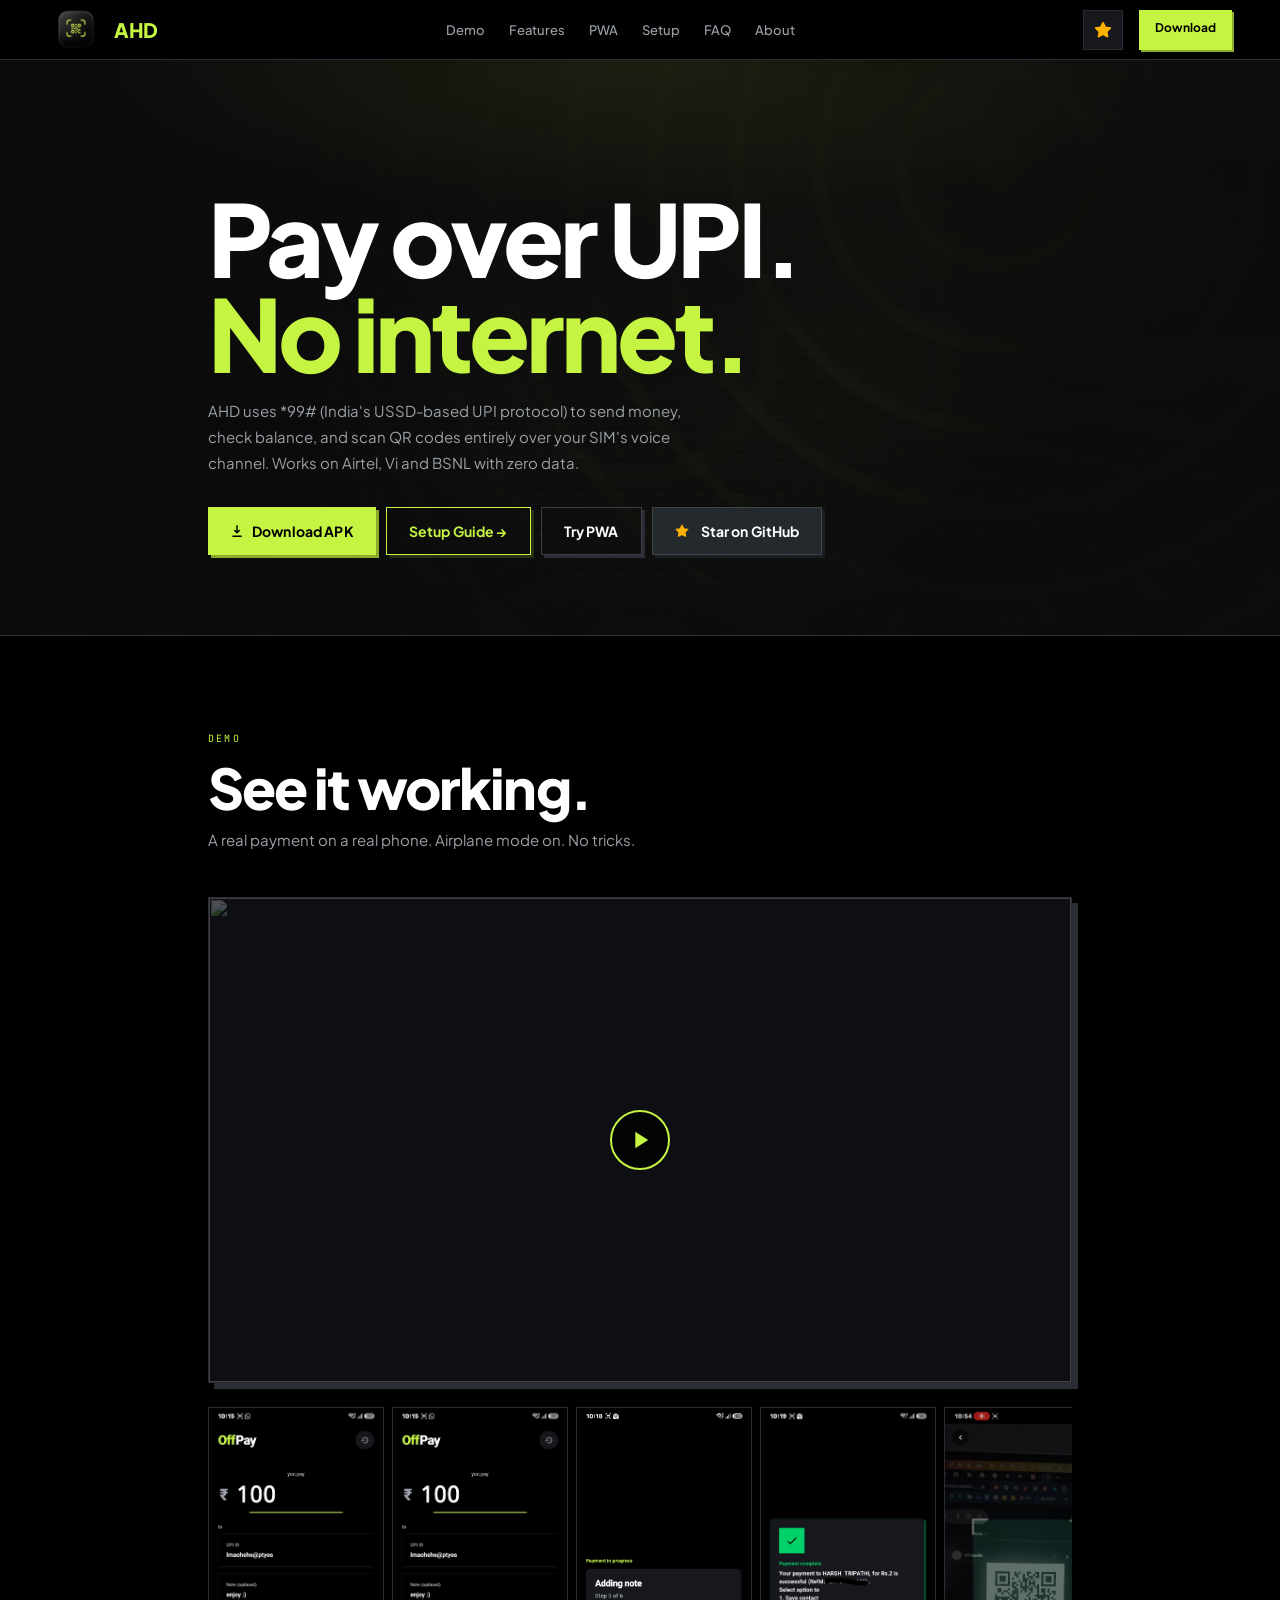
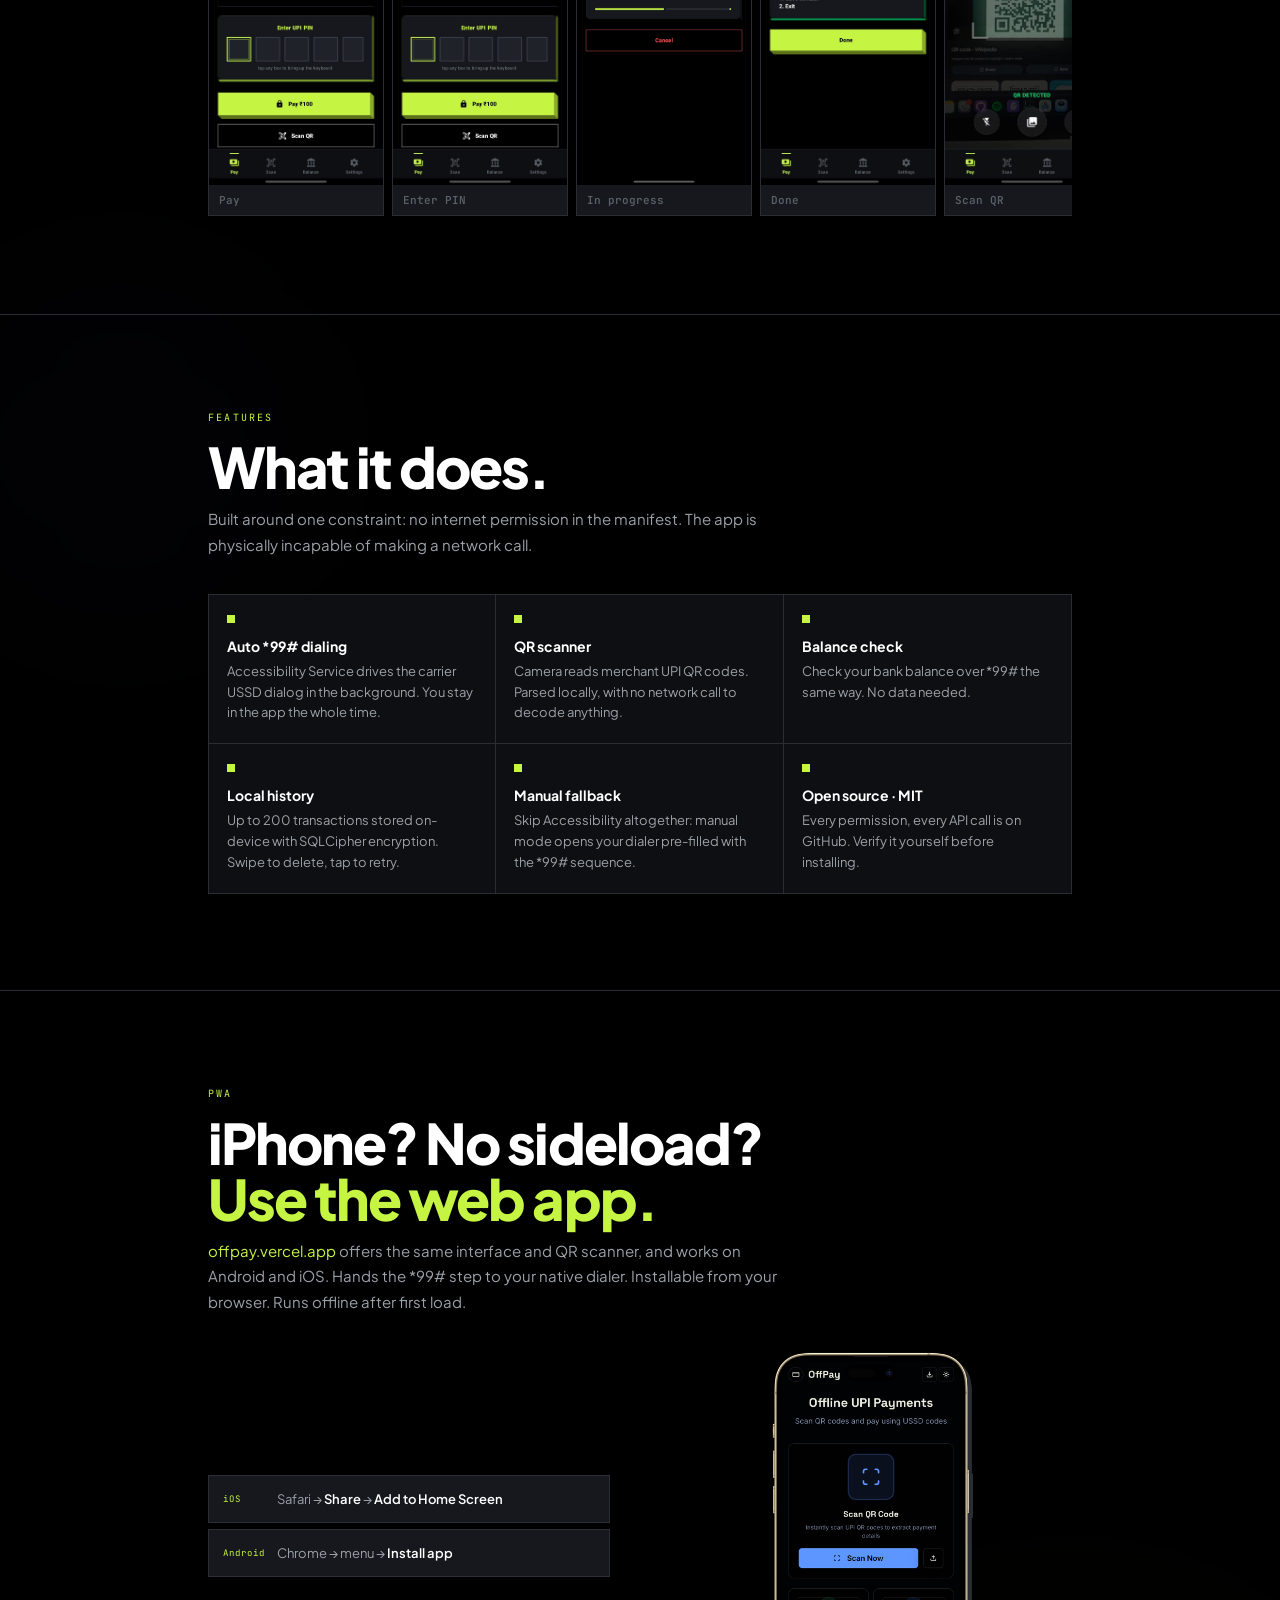
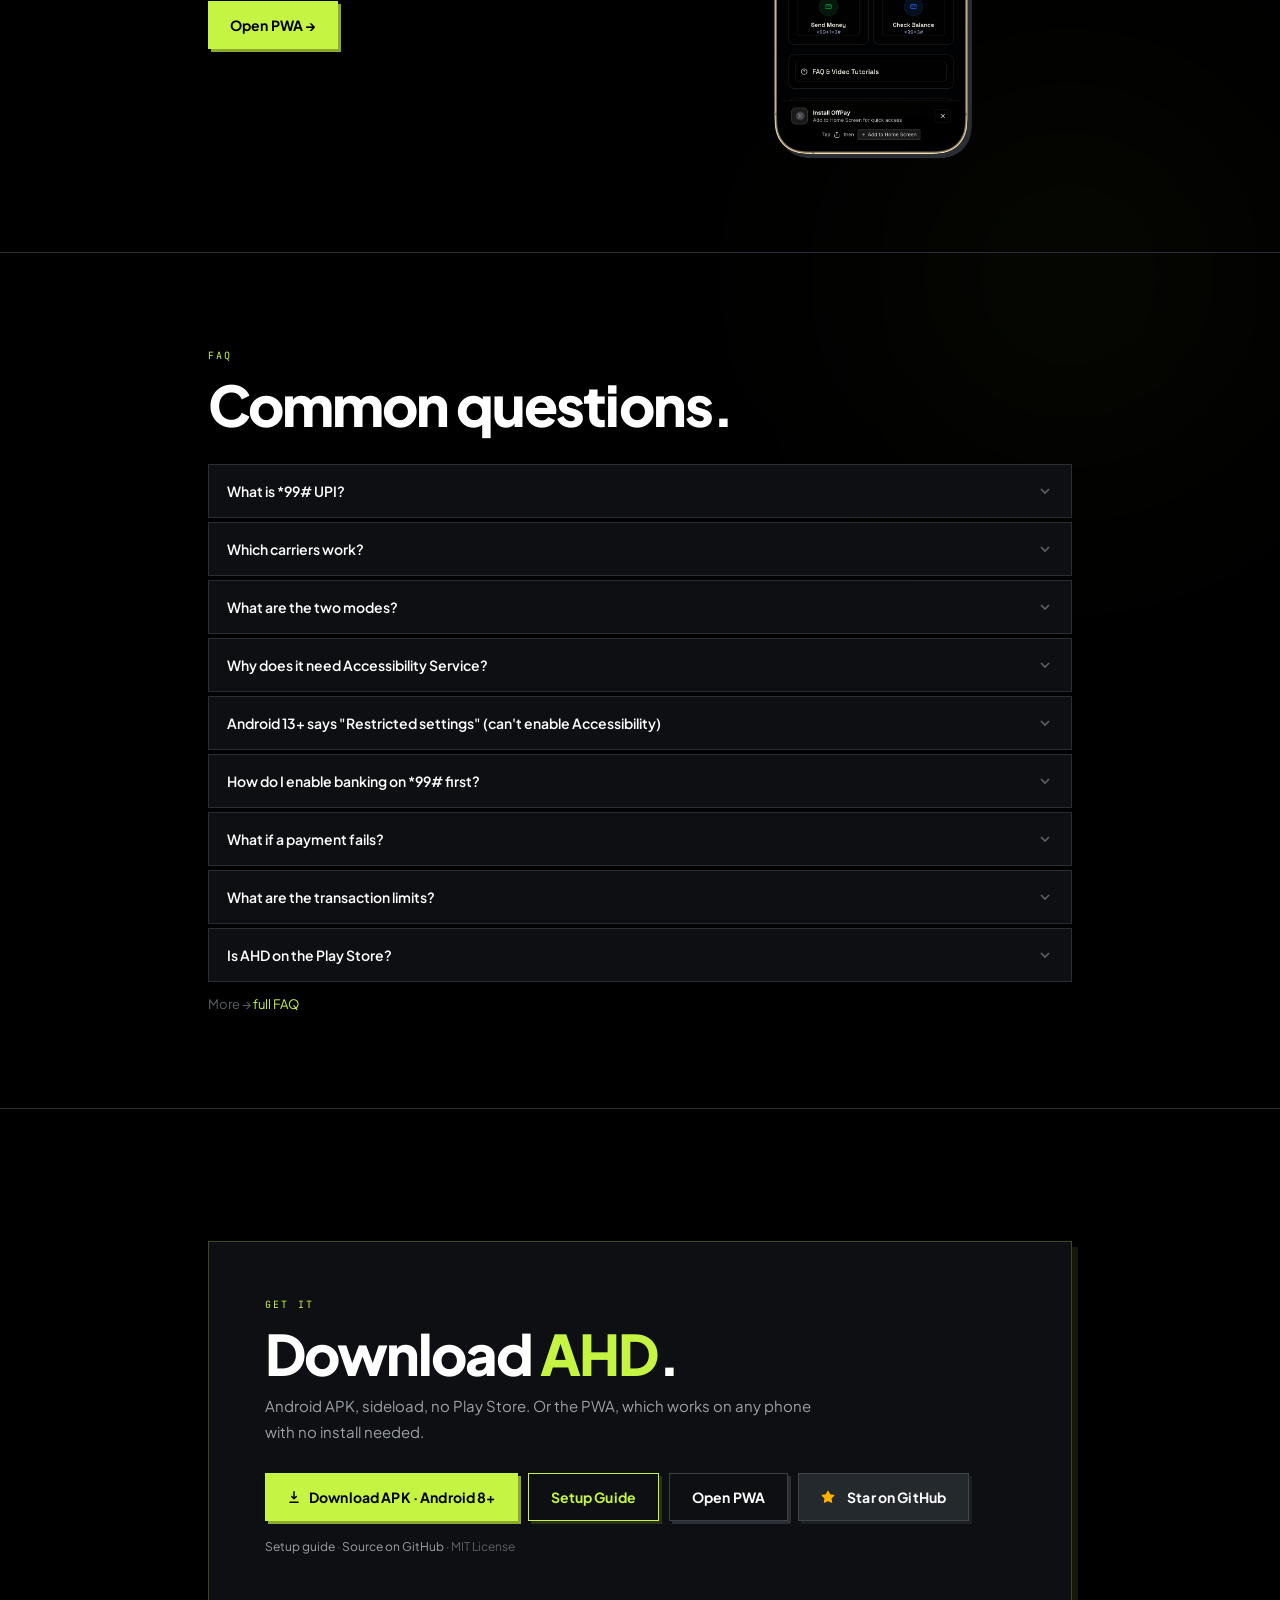
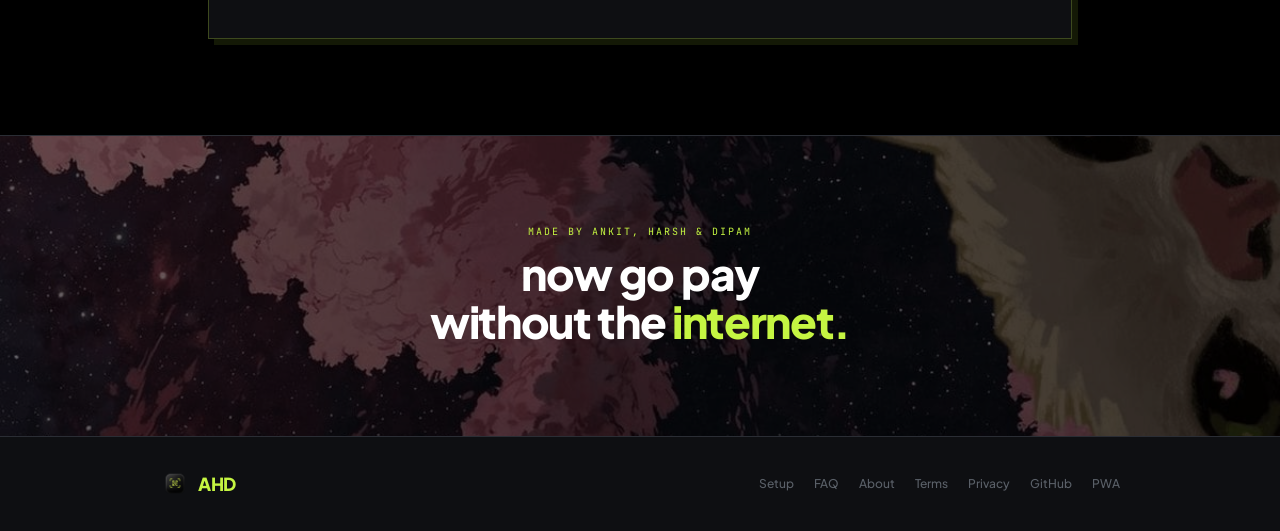
==== commit 1f2be763: "Rebrand OffPay to AHD across app, docs, and website Display name, credits (Ankit, Harsh & Dipam), le" ====
--- a/website/index.html
+++ b/website/index.html
@@ -3,11 +3,11 @@
 <head>
   <meta charset="utf-8" />
   <meta name="viewport" content="width=device-width, initial-scale=1, viewport-fit=cover" />
-  <title>OffPay — UPI without the internet</title>
-
-  <meta name="description" content="OffPay sends UPI payments over *99#: no internet, no account, no servers. Android app + PWA." />
+  <title>AHD — UPI without the internet</title>
+
+  <meta name="description" content="AHD sends UPI payments over *99#: no internet, no account, no servers. Android app + PWA." />
   <meta name="theme-color" content="#000000" />
-  <meta property="og:title" content="OffPay" />
+  <meta property="og:title" content="AHD" />
   <meta property="og:description" content="Send money over UPI. No internet. Just *99# and a phone signal." />
   <meta property="og:type" content="website" />
   <link rel="icon" type="image/png" href="assets/logos/icon.png" />
@@ -622,7 +622,7 @@
       <svg width="20" height="20" viewBox="0 0 24 24" fill="none" stroke="black" stroke-width="2.5" stroke-linecap="round" stroke-linejoin="round"><path d="M12 22s8-4 8-10V5l-8-3-8 3v7c0 6 8 10 8 10z"/></svg>
     </div>
     <h3>One quick setup step</h3>
-    <p>OffPay needs Accessibility Service to auto-dial *99#. Watch the guide (takes about 2 minutes).</p>
+    <p>AHD needs Accessibility Service to auto-dial *99#. Watch the guide (takes about 2 minutes).</p>
     <a href="setup.html" class="modal-cta">Watch Setup Guide →</a>
     <button class="modal-skip" id="modal-skip">Skip for now</button>
   </div>
@@ -631,8 +631,8 @@
 <!-- Nav -->
 <nav>
   <a href="index.html" class="nav-brand">
-    <img src="assets/logos/icon.png" alt="OffPay" />
-    <span><span class="lime">Off</span>Pay</span>
+    <img src="assets/logos/icon.png" alt="AHD" />
+    <span><span class="lime">AHD</span></span>
   </a>
   <div class="nav-links">
     <a href="#demo">Demo</a>
@@ -673,7 +673,7 @@
   <div class="hero-vignette" aria-hidden="true"></div>
   <div class="w">
     <h1>Pay over UPI.<br/><span class="lime">No internet.</span></h1>
-    <p class="sub">OffPay uses *99# (India's USSD-based UPI protocol) to send money, check balance, and scan QR codes entirely over your SIM's voice channel. Works on Airtel, Vi and BSNL with zero data.</p>
+    <p class="sub">AHD uses *99# (India's USSD-based UPI protocol) to send money, check balance, and scan QR codes entirely over your SIM's voice channel. Works on Airtel, Vi and BSNL with zero data.</p>
     <div class="hero-btns">
       <a href="https://github.com/laksh-ya/offpayapp/releases" target="_blank" rel="noopener" class="btn btn-lime" id="apk-btn">
         <svg width="14" height="14" viewBox="0 0 24 24" fill="none" stroke="currentColor" stroke-width="2.5" stroke-linecap="round" stroke-linejoin="round"><path d="M12 3v12m0 0l-4-4m4 4l4-4M5 21h14"/></svg>
@@ -812,7 +812,7 @@
         <a href="https://offpay.vercel.app/" target="_blank" rel="noopener" class="btn btn-lime">Open PWA →</a>
       </div>
       <div class="pwa-mockup">
-        <img src="assets/pwa-mockup.png" alt="OffPay PWA" loading="lazy" />
+        <img src="assets/pwa-mockup.png" alt="AHD PWA" loading="lazy" />
       </div>
     </div>
   </div>
@@ -840,7 +840,7 @@
           <svg class="chev" width="16" height="16" viewBox="0 0 24 24" fill="none" stroke="currentColor" stroke-width="2.5"><polyline points="6 9 12 15 18 9"/></svg>
         </summary>
         <div class="faq-ans">
-          Airtel, Vodafone (Vi), and BSNL: yes. Jio: no. That's a Jio network-level constraint, not an OffPay limitation.
+          Airtel, Vodafone (Vi), and BSNL: yes. Jio: no. That's a Jio network-level constraint, not an AHD limitation.
           <div class="carrier-tags">
             <span class="carrier-tag tag-yes">AIRTEL ✓</span>
             <span class="carrier-tag tag-yes">VI ✓</span>
@@ -858,7 +858,7 @@
           <div class="modes-row">
             <div class="mode-card">
               <b>Auto</b>
-              <p>OffPay handles the carrier dialog automatically using Accessibility Service, keeping you in OffPay throughout the payment.</p>
+              <p>AHD handles the carrier dialog automatically using Accessibility Service, keeping you in AHD throughout the payment.</p>
             </div>
             <div class="mode-card">
               <b>Manual</b>
@@ -872,7 +872,7 @@
         <summary>Why does it need Accessibility Service?
           <svg class="chev" width="16" height="16" viewBox="0 0 24 24" fill="none" stroke="currentColor" stroke-width="2.5"><polyline points="6 9 12 15 18 9"/></svg>
         </summary>
-        <div class="faq-ans">Android's only public USSD API can't navigate multi-step menus. The Accessibility Service is what lets OffPay automatically type your amount, UPI ID, and PIN into the carrier's dialog so you don't have to. Without it, use Manual mode.</div>
+        <div class="faq-ans">Android's only public USSD API can't navigate multi-step menus. The Accessibility Service is what lets AHD automatically type your amount, UPI ID, and PIN into the carrier's dialog so you don't have to. Without it, use Manual mode.</div>
       </details>
 
       <details>
@@ -880,12 +880,12 @@
           <svg class="chev" width="16" height="16" viewBox="0 0 24 24" fill="none" stroke="currentColor" stroke-width="2.5"><polyline points="6 9 12 15 18 9"/></svg>
         </summary>
         <div class="faq-ans">
-          Since OffPay is sideloaded (not from Play Store), Android 13+ blocks restricted settings like Accessibility by default. Fix:
+          Since AHD is sideloaded (not from Play Store), Android 13+ blocks restricted settings like Accessibility by default. Fix:
           <div class="steps-list">
-            <div class="step-row"><div class="step-num">1</div><div class="step-body">Settings → Apps → OffPay</div></div>
+            <div class="step-row"><div class="step-num">1</div><div class="step-body">Settings → Apps → AHD</div></div>
             <div class="step-row"><div class="step-num">2</div><div class="step-body">Tap the ⋮ three-dot menu (top right)</div></div>
             <div class="step-row"><div class="step-num">3</div><div class="step-body"><strong>Allow restricted settings</strong> → confirm with your PIN or fingerprint</div></div>
-            <div class="step-row"><div class="step-num">4</div><div class="step-body">Return to OffPay → enable Accessibility. It works now.</div></div>
+            <div class="step-row"><div class="step-num">4</div><div class="step-body">Return to AHD → enable Accessibility. It works now.</div></div>
           </div>
         </div>
       </details>
@@ -895,7 +895,7 @@
           <svg class="chev" width="16" height="16" viewBox="0 0 24 24" fill="none" stroke="currentColor" stroke-width="2.5"><polyline points="6 9 12 15 18 9"/></svg>
         </summary>
         <div class="faq-ans">
-          This one-time setup links your bank account to the *99# channel. After this, OffPay handles everything.
+          This one-time setup links your bank account to the *99# channel. After this, AHD handles everything.
           <div class="steps-list">
             <div class="step-row"><div class="step-num">1</div><div class="step-body">Open your phone's dialer and call *99#</div></div>
             <div class="step-row"><div class="step-num">2</div><div class="step-body">Enter your bank name when prompted (SBI, HDFC, ICICI, etc.)</div></div>
@@ -909,18 +909,18 @@
         <summary>What if a payment fails?
           <svg class="chev" width="16" height="16" viewBox="0 0 24 24" fill="none" stroke="currentColor" stroke-width="2.5"><polyline points="6 9 12 15 18 9"/></svg>
         </summary>
-        <div class="faq-ans">OffPay shows the carrier's exact error message. Common causes: wrong PIN, bank not linked to *99#, daily limit exceeded, wrong UPI ID, or weak signal. Tap the failed transaction in history to see the full reply and retry in one tap. A 25-second timeout prevents stuck sessions.</div>
+        <div class="faq-ans">AHD shows the carrier's exact error message. Common causes: wrong PIN, bank not linked to *99#, daily limit exceeded, wrong UPI ID, or weak signal. Tap the failed transaction in history to see the full reply and retry in one tap. A 25-second timeout prevents stuck sessions.</div>
       </details>
 
       <details>
         <summary>What are the transaction limits?
           <svg class="chev" width="16" height="16" viewBox="0 0 24 24" fill="none" stroke="currentColor" stroke-width="2.5"><polyline points="6 9 12 15 18 9"/></svg>
         </summary>
-        <div class="faq-ans">₹5,000 per transaction and ₹10,000 per day. These are NPCI network-level limits for *99#, not set by OffPay.</div>
+        <div class="faq-ans">₹5,000 per transaction and ₹10,000 per day. These are NPCI network-level limits for *99#, not set by AHD.</div>
       </details>
 
       <details>
-        <summary>Is OffPay on the Play Store?
+        <summary>Is AHD on the Play Store?
           <svg class="chev" width="16" height="16" viewBox="0 0 24 24" fill="none" stroke="currentColor" stroke-width="2.5"><polyline points="6 9 12 15 18 9"/></svg>
         </summary>
         <div class="faq-ans">Not currently. Download the APK from <a href="https://github.com/laksh-ya/offpayapp/releases" target="_blank" rel="noopener">GitHub releases</a>, or use the <a href="https://offpay.vercel.app" target="_blank" rel="noopener">PWA</a> on any phone (including iOS) without sideloading.</div>
@@ -938,7 +938,7 @@
   <div class="w">
     <div class="dl-box">
       <span class="label">Get it</span>
-      <h2>Download <span class="lime">OffPay</span>.</h2>
+      <h2>Download <span class="lime">AHD</span>.</h2>
       <p class="sub">Android APK, sideload, no Play Store. Or the PWA, which works on any phone with no install needed.</p>
       <div class="dl-btns">
         <a href="https://github.com/laksh-ya/offpayapp/releases" target="_blank" rel="noopener" class="btn btn-lime" id="apk-btn-2">
@@ -965,7 +965,7 @@
 <div class="cat" aria-hidden="true">
   <img class="cat-img" src="assets/cat_aesthetic.png" alt="" loading="lazy" />
   <div class="cat-copy">
-    <div class="cat-by">Made by Lakshya &amp; Harsh</div>
+    <div class="cat-by">Made by Ankit, Harsh &amp; Dipam</div>
     <div class="cat-line">now go pay<br/>without the <span class="lime">internet.</span></div>
   </div>
 </div>
@@ -976,7 +976,7 @@
   <div class="foot-in">
     <a href="index.html" class="foot-brand">
       <img src="assets/logos/icon.png" alt="" />
-      <span><span class="lime">Off</span>Pay</span>
+      <span><span class="lime">AHD</span></span>
     </a>
     <div class="foot-links">
       <a href="setup.html">Setup</a>
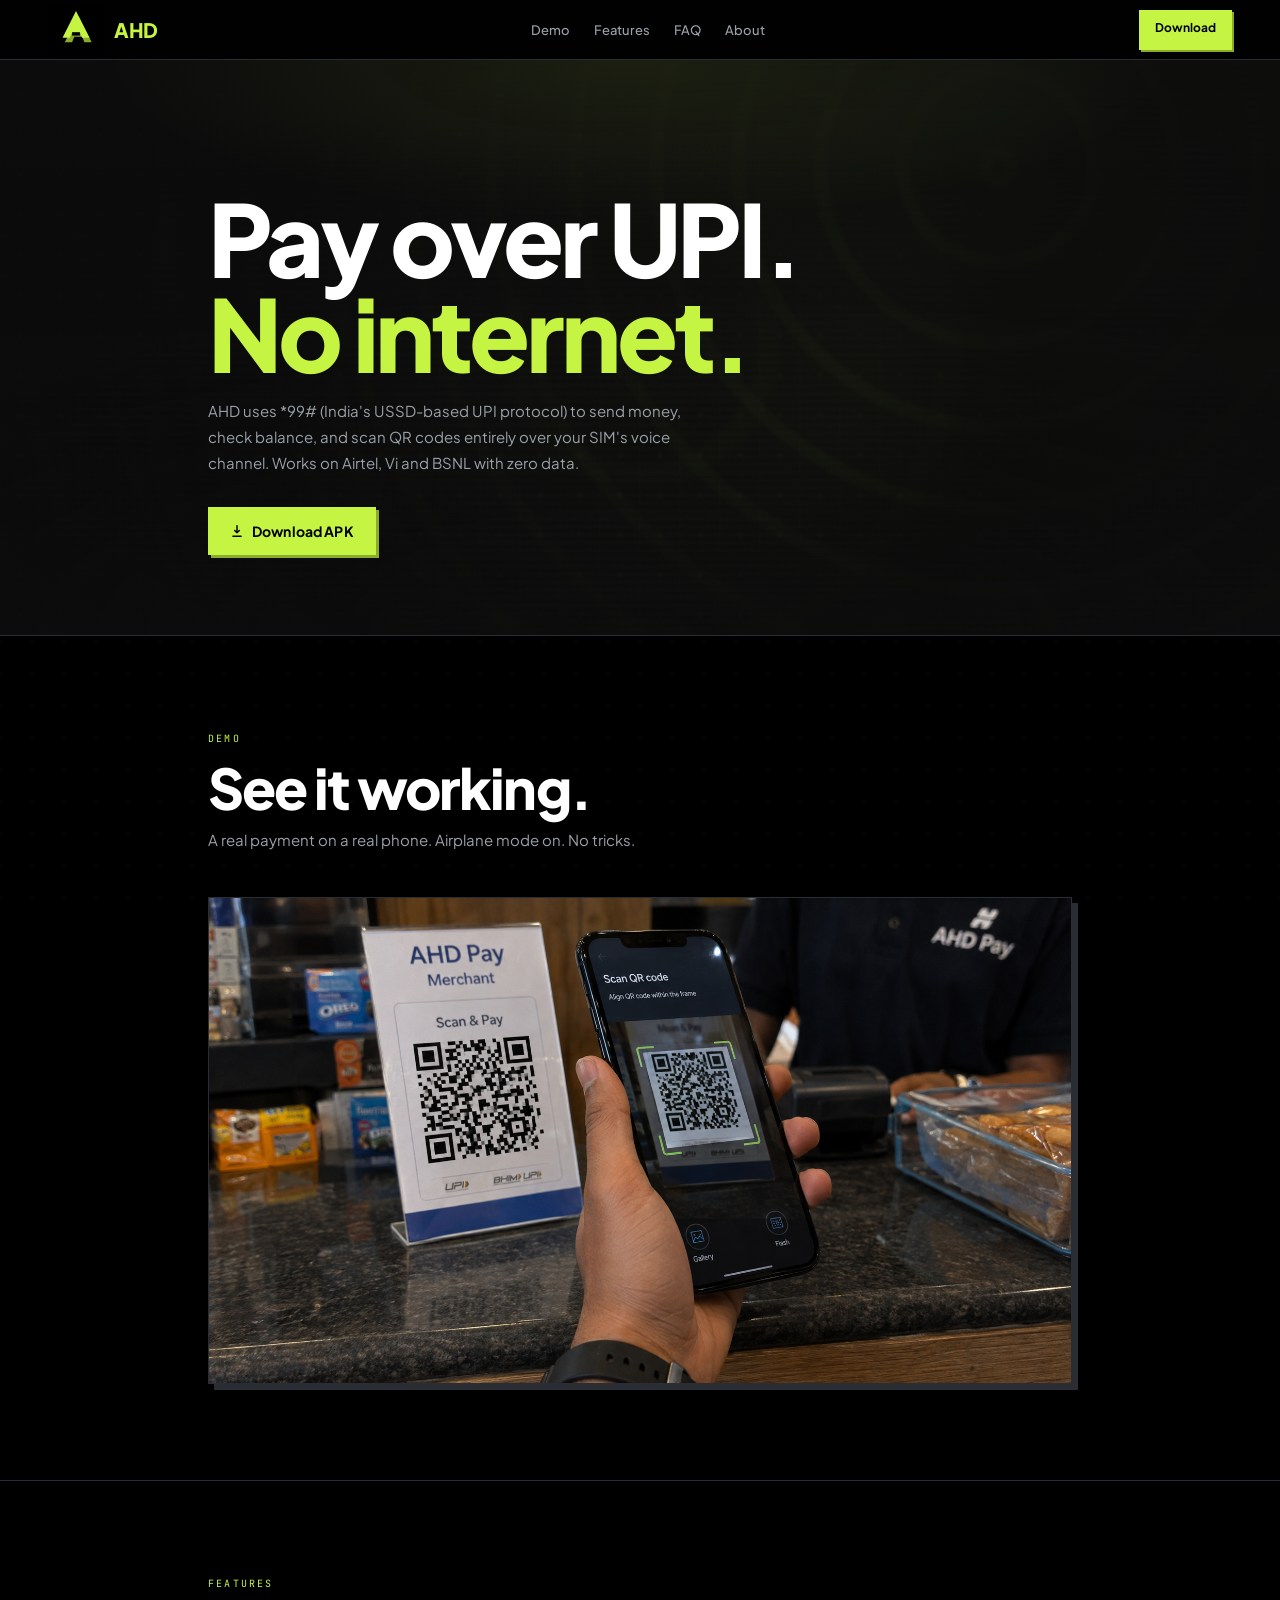
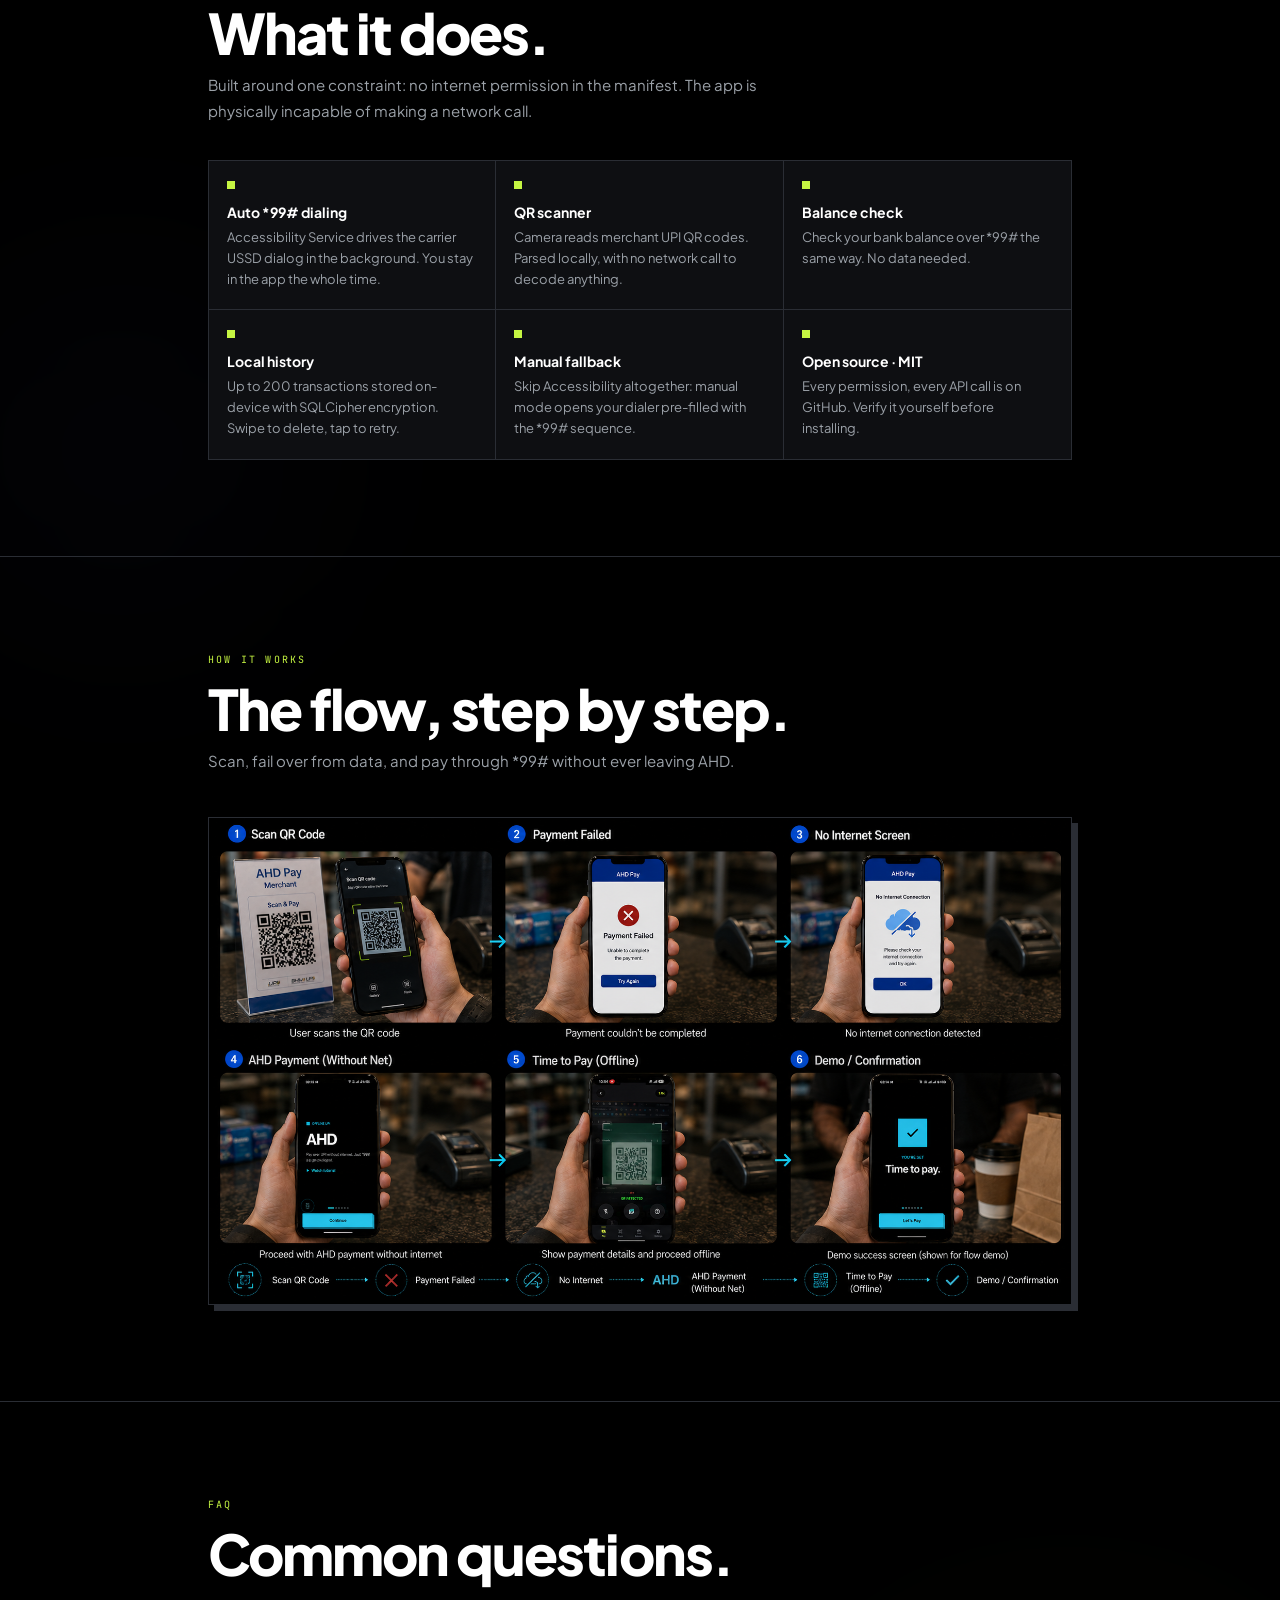
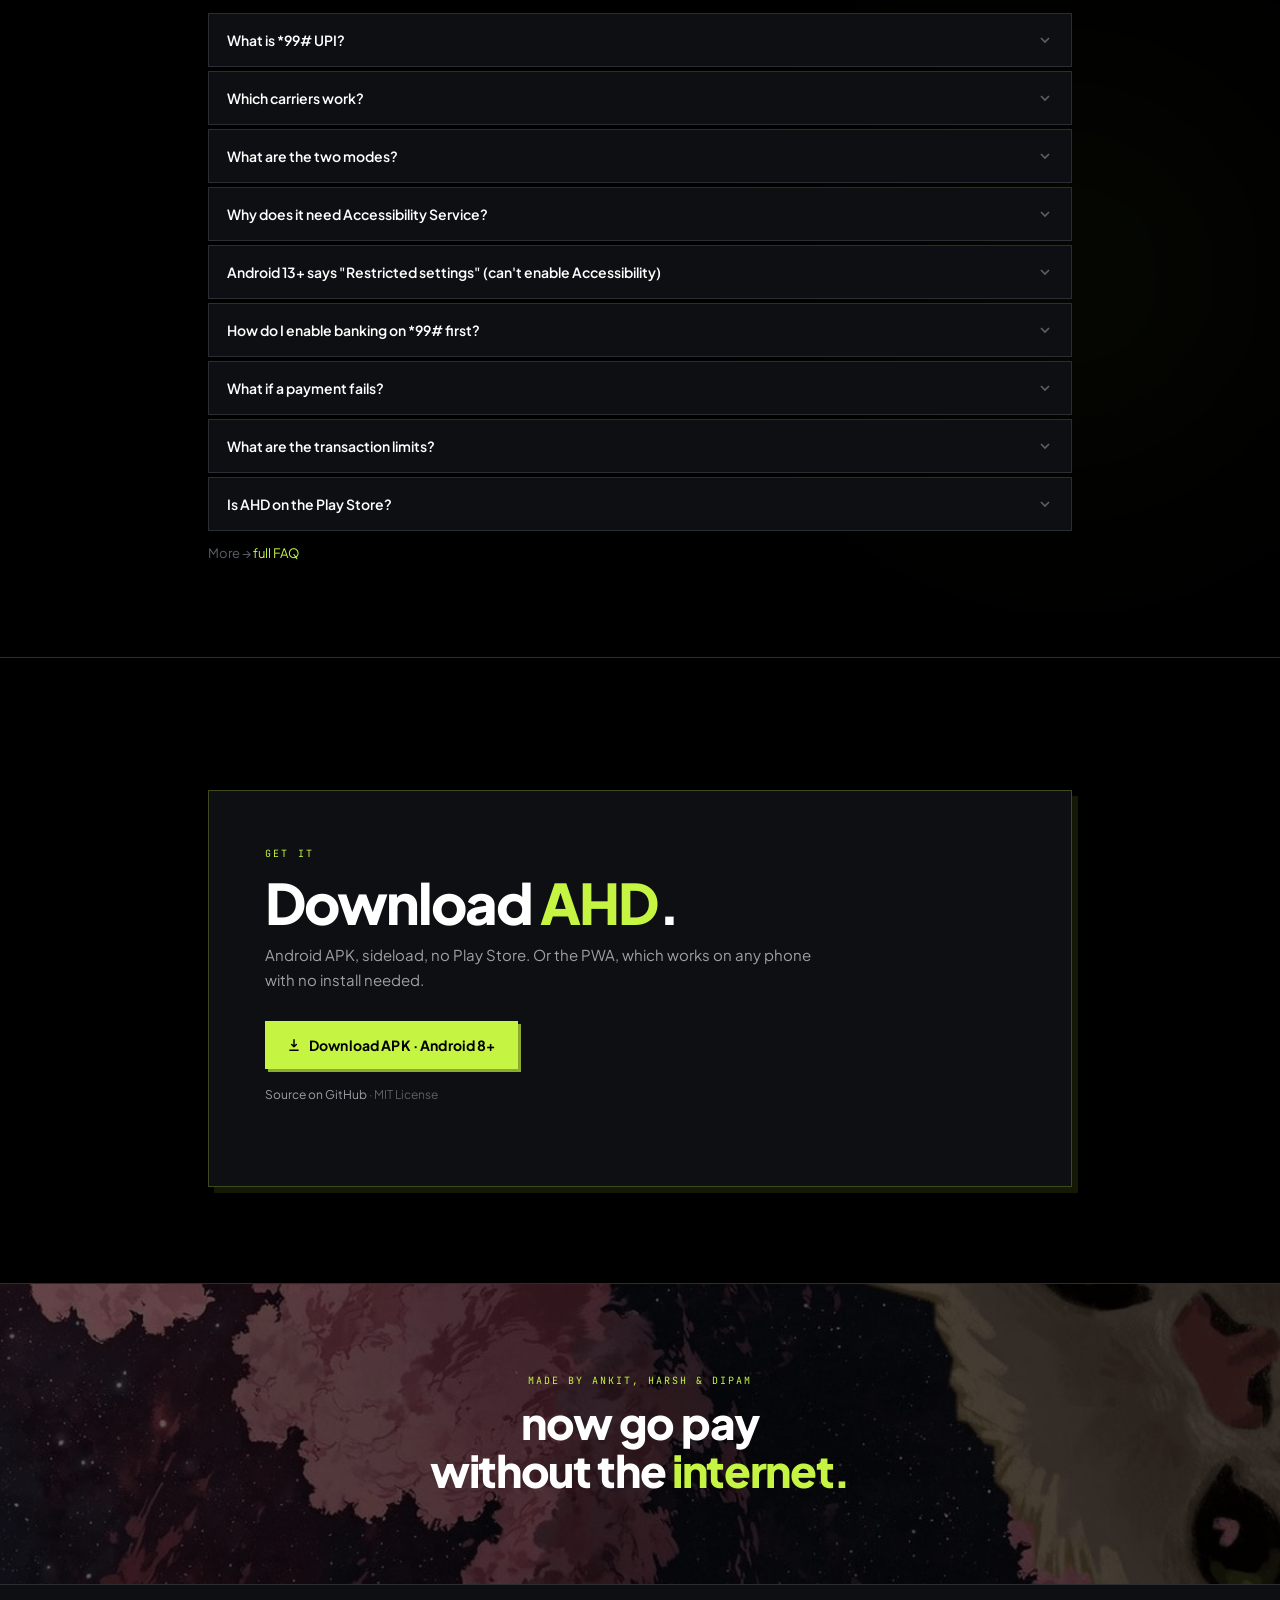
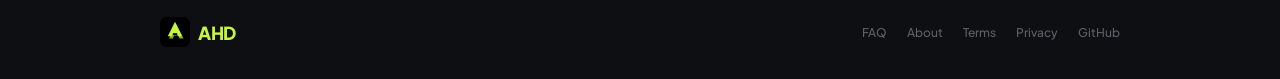
==== commit 13b97138: "Complete AHD rebrand: package rename, new logo, cleanup - Rename Android package/applicationId from " ====
--- a/website/index.html
+++ b/website/index.html
@@ -10,8 +10,8 @@
   <meta property="og:title" content="AHD" />
   <meta property="og:description" content="Send money over UPI. No internet. Just *99# and a phone signal." />
   <meta property="og:type" content="website" />
-  <link rel="icon" type="image/png" href="assets/logos/icon.png" />
-  <link rel="apple-touch-icon" href="assets/logos/icon.png" />
+  <link rel="icon" type="image/svg+xml" href="assets/logos/icon.svg" />
+  <link rel="apple-touch-icon" href="assets/logos/icon.svg" />
   <link rel="preconnect" href="https://fonts.googleapis.com" />
   <link rel="preconnect" href="https://fonts.gstatic.com" crossorigin />
   <link href="https://fonts.googleapis.com/css2?family=Plus+Jakarta+Sans:ital,wght@0,400;0,500;0,600;0,700;0,800;1,400&family=JetBrains+Mono:wght@400;500&display=swap" rel="stylesheet" />
@@ -136,24 +136,6 @@
     .btn-outline:hover { box-shadow: 4px 4px 0 var(--border-s); transform: translate(-1px,-1px); }
     .btn-outline:active { box-shadow: none; transform: translate(3px,3px); }
 
-    .btn-setup {
-      background: transparent;
-      color: var(--lime);
-      border: 1px solid var(--lime);
-      box-shadow: 3px 3px 0 rgba(197, 245, 66, 0.15);
-    }
-    .btn-setup:hover { box-shadow: 4px 4px 0 rgba(197, 245, 66, 0.25); transform: translate(-1px,-1px); }
-    .btn-setup:active { box-shadow: none; transform: translate(3px,3px); }
-
-    .btn-git {
-      background: #24292e;
-      color: #ffffff;
-      border: 1px solid #3f4448;
-      box-shadow: 3px 3px 0 #1b1f23;
-    }
-    .btn-git:hover { box-shadow: 4px 4px 0 #1b1f23; transform: translate(-1px,-1px); }
-    .btn-git:active { box-shadow: none; transform: translate(3px,3px); }
-
     @media (max-width: 520px) {
       .btn { width: 100%; }
       .hero-btns { flex-direction: column; }
@@ -196,29 +178,6 @@
     .nav-dl:hover { box-shadow: 3px 3px 0 var(--lime-dim); transform: translate(-1px,-1px); }
     .nav-dl:active { box-shadow: none; transform: translate(2px,2px); }
 
-    .nav-star {
-      display: flex;
-      align-items: center;
-      justify-content: center;
-      width: 40px;
-      height: 40px;
-      border: 1px solid var(--border);
-      background: var(--surface-hi);
-      transition: border-color 150ms, background-color 150ms, transform 80ms;
-      -webkit-tap-highlight-color: transparent;
-      touch-action: manipulation;
-    }
-    .nav-star:hover {
-      border-color: #ffb300;
-      background: rgba(255,179,0,0.08);
-      transform: translate(-1px, -1px);
-      box-shadow: 2px 2px 0 rgba(255,179,0,0.2);
-    }
-    .nav-star:active {
-      transform: translate(1px, 1px);
-      box-shadow: none;
-    }
-    
     .nav-right {
       display: flex;
       align-items: center;
@@ -383,61 +342,15 @@
       padding: 18px 20px;
     }
 
-    /* ─── Video facade ─── */
-    .video-wrap {
+    /* ─── Demo photo ─── */
+    .demo-photo {
       margin-top: 44px;
-      aspect-ratio: 16/9;
-      position: relative;
       border: 1px solid var(--border);
       box-shadow: 6px 6px 0 var(--border);
       overflow: hidden;
-      cursor: pointer;
       background: var(--surface);
     }
-    .video-wrap iframe { position: absolute; inset: 0; width: 100%; height: 100%; border: none; }
-    .video-facade {
-      position: absolute; inset: 0; display: flex;
-      flex-direction: column; align-items: center; justify-content: center;
-      background: var(--surface); z-index: 2; transition: opacity 180ms;
-    }
-    .video-facade.gone { opacity: 0; pointer-events: none; }
-    .video-facade img {
-      position: absolute; inset: 0; width: 100%; height: 100%;
-      object-fit: cover; opacity: 0.28;
-    }
-    .play-ring {
-      position: relative;
-      width: 60px; height: 60px;
-      border-radius: 50%;
-      background: rgba(0,0,0,0.76);
-      border: 2px solid var(--lime);
-      display: flex; align-items: center; justify-content: center;
-      color: var(--lime);
-      transition: transform 150ms ease, background-color 150ms ease, color 150ms ease;
-    }
-    .video-facade:hover .play-ring {
-      transform: scale(1.1);
-      background: var(--lime);
-      color: var(--black);
-    }
-
-    /* ─── Screenshots strip ─── */
-    .shots {
-      display: flex; gap: 8px;
-      overflow-x: auto; scroll-snap-type: x mandatory;
-      -webkit-overflow-scrolling: touch;
-      scrollbar-width: none; margin-top: 24px;
-      padding-bottom: 2px; /* prevent border clipping */
-    }
-    .shots::-webkit-scrollbar { display: none; }
-    .shot {
-      flex: 0 0 auto; width: clamp(110px, 28vw, 176px);
-      scroll-snap-align: start;
-      border: 1px solid var(--border);
-      background: var(--surface-hi);
-    }
-    .shot img { width: 100%; aspect-ratio: 9/19.5; object-fit: cover; }
-    .shot-cap { padding: 8px 10px; font-size: 11px; font-weight: 600; color: var(--text-3); font-family: var(--mono); }
+    .demo-photo img { display: block; width: 100%; height: auto; }
 
     /* ─── Features grid ─── */
     .feat-grid {
@@ -586,26 +499,6 @@
     .foot-links { display: flex; flex-wrap: wrap; gap: 20px; font-size: 12px; color: var(--text-3); font-weight: 500; }
     .foot-links a:hover { color: var(--text-1); }
 
-    /* ─── Modal ─── */
-    #modal { display: none; position: fixed; inset: 0; z-index: 999; background: rgba(0,0,0,0.72); backdrop-filter: blur(10px); align-items: center; justify-content: center; padding: 20px; }
-    #modal.on { display: flex; }
-    .modal-card {
-      background: var(--surface-hi);
-      border: 1px solid rgba(197,245,66,0.25);
-      box-shadow: 6px 6px 0 rgba(197,245,66,0.12);
-      padding: clamp(24px, 4vw, 40px);
-      max-width: 380px; width: 100%;
-      text-align: center;
-      animation: popIn 240ms cubic-bezier(.2,.8,.2,1);
-    }
-    @keyframes popIn { from { opacity: 0; transform: translateY(10px) scale(.97); } to { opacity: 1; transform: none; } }
-    .modal-card .lime-sq { width: 48px; height: 48px; background: var(--lime); display: flex; align-items: center; justify-content: center; margin: 0 auto 16px; }
-    .modal-card h3 { font-size: 17px; font-weight: 800; letter-spacing: -0.02em; color: var(--text-1); margin-bottom: 8px; }
-    .modal-card p { font-size: 13px; color: var(--text-2); line-height: 1.65; margin-bottom: 22px; }
-    .modal-cta { display: block; background: var(--lime); color: var(--black); font-weight: 700; font-size: 13px; padding: 13px; box-shadow: 3px 3px 0 var(--lime-dim); margin-bottom: 10px; transition: box-shadow 80ms, transform 80ms; }
-    .modal-cta:hover { box-shadow: 4px 4px 0 var(--lime-dim); transform: translate(-1px,-1px); }
-    .modal-skip { background: none; border: none; color: var(--text-3); font-size: 12px; cursor: pointer; padding: 4px; font-family: var(--sans); }
-    .modal-skip:hover { color: var(--text-2); }
   </style>
 </head>
 <body>
@@ -615,37 +508,19 @@
 <div class="ambient-glow-3" aria-hidden="true"></div>
 
 
-<!-- Modal -->
-<div id="modal" role="dialog" aria-modal="true">
-  <div class="modal-card">
-    <div class="lime-sq">
-      <svg width="20" height="20" viewBox="0 0 24 24" fill="none" stroke="black" stroke-width="2.5" stroke-linecap="round" stroke-linejoin="round"><path d="M12 22s8-4 8-10V5l-8-3-8 3v7c0 6 8 10 8 10z"/></svg>
-    </div>
-    <h3>One quick setup step</h3>
-    <p>AHD needs Accessibility Service to auto-dial *99#. Watch the guide (takes about 2 minutes).</p>
-    <a href="setup.html" class="modal-cta">Watch Setup Guide →</a>
-    <button class="modal-skip" id="modal-skip">Skip for now</button>
-  </div>
-</div>
-
 <!-- Nav -->
 <nav>
   <a href="index.html" class="nav-brand">
-    <img src="assets/logos/icon.png" alt="AHD" />
+    <img src="assets/logos/icon.svg" alt="AHD" />
     <span><span class="lime">AHD</span></span>
   </a>
   <div class="nav-links">
     <a href="#demo">Demo</a>
     <a href="#features">Features</a>
-    <a href="#pwa">PWA</a>
-    <a href="setup.html">Setup</a>
     <a href="faq.html">FAQ</a>
     <a href="about.html">About</a>
   </div>
   <div class="nav-right">
-    <a href="https://github.com/laksh-ya/offpayapp" target="_blank" rel="noopener" class="nav-star" aria-label="Star on GitHub">
-      <svg width="18" height="18" viewBox="0 0 24 24" fill="none" stroke="currentColor" stroke-width="2" stroke-linecap="round" stroke-linejoin="round" style="color: #ffb300;"><polygon points="12 2 15.09 8.26 22 9.27 17 14.14 18.18 21.02 12 17.77 5.82 21.02 7 14.14 2 9.27 8.91 8.26 12 2" fill="currentColor"/></svg>
-    </a>
     <a href="#download" class="nav-dl">Download</a>
     <button class="menu-toggle" id="menu-toggle" aria-label="Toggle Menu">
       <span class="bar"></span>
@@ -660,8 +535,6 @@
   <div class="mobile-menu-links">
     <a href="#demo">Demo</a>
     <a href="#features">Features</a>
-    <a href="#pwa">PWA</a>
-    <a href="setup.html">Setup</a>
     <a href="faq.html">FAQ</a>
     <a href="about.html">About</a>
   </div>
@@ -675,25 +548,16 @@
     <h1>Pay over UPI.<br/><span class="lime">No internet.</span></h1>
     <p class="sub">AHD uses *99# (India's USSD-based UPI protocol) to send money, check balance, and scan QR codes entirely over your SIM's voice channel. Works on Airtel, Vi and BSNL with zero data.</p>
     <div class="hero-btns">
-      <a href="https://github.com/laksh-ya/offpayapp/releases" target="_blank" rel="noopener" class="btn btn-lime" id="apk-btn">
+      <a href="https://github.com/harshpalodfde/AHD-Pay/releases" target="_blank" rel="noopener" class="btn btn-lime" id="apk-btn">
         <svg width="14" height="14" viewBox="0 0 24 24" fill="none" stroke="currentColor" stroke-width="2.5" stroke-linecap="round" stroke-linejoin="round"><path d="M12 3v12m0 0l-4-4m4 4l4-4M5 21h14"/></svg>
         Download APK
       </a>
 
-      <a href="setup.html" class="btn btn-setup">Setup Guide →</a>
-
-      <a href="https://offpay.vercel.app/" target="_blank" rel="noopener" class="btn btn-outline">Try PWA</a>
-
-      <a href="https://github.com/laksh-ya/offpayapp" target="_blank" rel="noopener" class="btn btn-git">
-        <svg width="14" height="14" viewBox="0 0 24 24" fill="none" stroke="currentColor" stroke-width="2" stroke-linecap="round" stroke-linejoin="round" style="margin-right: 4px; color: #ffb300;"><polygon points="12 2 15.09 8.26 22 9.27 17 14.14 18.18 21.02 12 17.77 5.82 21.02 7 14.14 2 9.27 8.91 8.26 12 2" fill="currentColor"/></svg>
-        Star on GitHub
-      </a>
     </div>
   </div>
 </section>
 
 <hr class="divider" />
-
 
 <!-- ─── Demo ─── -->
 <section id="demo">
@@ -702,44 +566,8 @@
     <h2>See it working.</h2>
     <p class="sub">A real payment on a real phone. Airplane mode on. No tricks.</p>
 
-    <div class="video-wrap" data-yt="iODYB15kApI">
-      <div class="video-facade">
-        <img src="https://img.youtube.com/vi/iODYB15kApI/maxresdefault.jpg" alt="" />
-        <div class="play-ring">
-          <svg width="28" height="28" viewBox="0 0 24 24" fill="currentColor"><path d="M8 5v14l11-7z"/></svg>
-        </div>
-      </div>
-    </div>
-
-    <div class="shots">
-      <figure class="shot">
-        <img src="assets/screenshots/pay-form.jpeg" alt="Pay screen" loading="lazy" />
-        <div class="shot-cap">Pay</div>
-      </figure>
-      <figure class="shot">
-        <img src="assets/screenshots/pay-form-alt.jpeg" alt="PIN entry" loading="lazy" />
-        <div class="shot-cap">Enter PIN</div>
-      </figure>
-      <figure class="shot">
-        <img src="assets/screenshots/payment-running.jpeg" alt="In progress" loading="lazy" />
-        <div class="shot-cap">In progress</div>
-      </figure>
-      <figure class="shot">
-        <img src="assets/screenshots/payment-success.jpeg" alt="Success" loading="lazy" />
-        <div class="shot-cap">Done</div>
-      </figure>
-      <figure class="shot">
-        <img src="assets/screenshots/qr-scanner.jpeg" alt="QR scanner" loading="lazy" />
-        <div class="shot-cap">Scan QR</div>
-      </figure>
-      <figure class="shot">
-        <img src="assets/screenshots/history-list.jpeg" alt="History" loading="lazy" />
-        <div class="shot-cap">History</div>
-      </figure>
-      <figure class="shot">
-        <img src="assets/screenshots/balance-result.jpeg" alt="Balance" loading="lazy" />
-        <div class="shot-cap">Balance</div>
-      </figure>
+    <div class="demo-photo">
+      <img src="assets/screenshots/demo-scan-qr.png" alt="Scanning a merchant QR code with AHD" loading="lazy" />
     </div>
   </div>
 </section>
@@ -790,30 +618,15 @@
 
 <hr class="divider" />
 
-<!-- ─── PWA ─── -->
-<section id="pwa">
+<!-- ─── How it works ─── -->
+<section id="flow">
   <div class="w">
-    <span class="label">PWA</span>
-    <h2>iPhone? No sideload?<br/><span class="lime">Use the web app.</span></h2>
-    <p class="sub"><a href="https://offpay.vercel.app" target="_blank" rel="noopener" style="color:var(--lime)">offpay.vercel.app</a> offers the same interface and QR scanner, and works on Android and iOS. Hands the *99# step to your native dialer. Installable from your browser. Runs offline after first load.</p>
-
-    <div class="pwa-grid">
-      <div class="pwa-content">
-        <div class="install-steps">
-          <div class="install-step">
-            <span class="install-os">iOS</span>
-            <p>Safari → <strong>Share</strong> → <strong>Add to Home Screen</strong></p>
-          </div>
-          <div class="install-step">
-            <span class="install-os">Android</span>
-            <p>Chrome → menu → <strong>Install app</strong></p>
-          </div>
-        </div>
-        <a href="https://offpay.vercel.app/" target="_blank" rel="noopener" class="btn btn-lime">Open PWA →</a>
-      </div>
-      <div class="pwa-mockup">
-        <img src="assets/pwa-mockup.png" alt="AHD PWA" loading="lazy" />
-      </div>
+    <span class="label">How it works</span>
+    <h2>The flow, step by step.</h2>
+    <p class="sub">Scan, fail over from data, and pay through *99# without ever leaving AHD.</p>
+
+    <div class="demo-photo">
+      <img src="assets/screenshots/demo-flow.png" alt="AHD payment flow: scan QR, payment fails without internet, AHD detects no internet, pays over *99# instead, and confirms success" loading="lazy" />
     </div>
   </div>
 </section>
@@ -923,7 +736,7 @@
         <summary>Is AHD on the Play Store?
           <svg class="chev" width="16" height="16" viewBox="0 0 24 24" fill="none" stroke="currentColor" stroke-width="2.5"><polyline points="6 9 12 15 18 9"/></svg>
         </summary>
-        <div class="faq-ans">Not currently. Download the APK from <a href="https://github.com/laksh-ya/offpayapp/releases" target="_blank" rel="noopener">GitHub releases</a>, or use the <a href="https://offpay.vercel.app" target="_blank" rel="noopener">PWA</a> on any phone (including iOS) without sideloading.</div>
+        <div class="faq-ans">Not currently. Download the APK from <a href="https://github.com/harshpalodfde/AHD-Pay/releases" target="_blank" rel="noopener">GitHub releases</a>.</div>
       </details>
 
     </div>
@@ -941,20 +754,13 @@
       <h2>Download <span class="lime">AHD</span>.</h2>
       <p class="sub">Android APK, sideload, no Play Store. Or the PWA, which works on any phone with no install needed.</p>
       <div class="dl-btns">
-        <a href="https://github.com/laksh-ya/offpayapp/releases" target="_blank" rel="noopener" class="btn btn-lime" id="apk-btn-2">
+        <a href="https://github.com/harshpalodfde/AHD-Pay/releases" target="_blank" rel="noopener" class="btn btn-lime" id="apk-btn-2">
           <svg width="14" height="14" viewBox="0 0 24 24" fill="none" stroke="currentColor" stroke-width="2.5" stroke-linecap="round" stroke-linejoin="round"><path d="M12 3v12m0 0l-4-4m4 4l4-4M5 21h14"/></svg>
           Download APK · Android 8+
         </a>
-        <a href="setup.html" class="btn btn-setup">Setup Guide</a>
-        <a href="https://offpay.vercel.app/" target="_blank" rel="noopener" class="btn btn-outline">Open PWA</a>
-        <a href="https://github.com/laksh-ya/offpayapp" target="_blank" rel="noopener" class="btn btn-git">
-          <svg width="14" height="14" viewBox="0 0 24 24" fill="none" stroke="currentColor" stroke-width="2" stroke-linecap="round" stroke-linejoin="round" style="margin-right: 4px; color: #ffb300;"><polygon points="12 2 15.09 8.26 22 9.27 17 14.14 18.18 21.02 12 17.77 5.82 21.02 7 14.14 2 9.27 8.91 8.26 12 2" fill="currentColor"/></svg>
-          Star on GitHub
-        </a>
       </div>
       <p class="dl-note">
-        <a href="setup.html">Setup guide</a> ·
-        <a href="https://github.com/Laksh-ya/OffPayApp" target="_blank" rel="noopener">Source on GitHub</a> ·
+        <a href="https://github.com/harshpalodfde/AHD-Pay" target="_blank" rel="noopener">Source on GitHub</a> ·
         MIT License
       </p>
     </div>
@@ -975,43 +781,20 @@
 <footer>
   <div class="foot-in">
     <a href="index.html" class="foot-brand">
-      <img src="assets/logos/icon.png" alt="" />
+      <img src="assets/logos/icon.svg" alt="" />
       <span><span class="lime">AHD</span></span>
     </a>
     <div class="foot-links">
-      <a href="setup.html">Setup</a>
       <a href="faq.html">FAQ</a>
       <a href="about.html">About</a>
       <a href="terms.html">Terms</a>
       <a href="privacy.html">Privacy</a>
-      <a href="https://github.com/Laksh-ya/OffPayApp" target="_blank" rel="noopener">GitHub</a>
-      <a href="https://offpay.vercel.app/" target="_blank" rel="noopener">PWA</a>
+      <a href="https://github.com/harshpalodfde/AHD-Pay" target="_blank" rel="noopener">GitHub</a>
     </div>
   </div>
 </footer>
 
 <script>
-  // Video facade → embed
-  document.querySelectorAll('.video-wrap[data-yt]').forEach(wrap => {
-    wrap.querySelector('.video-facade').addEventListener('click', () => {
-      const iframe = document.createElement('iframe');
-      iframe.src = `https://www.youtube.com/embed/${wrap.dataset.yt}?autoplay=1&rel=0`;
-      iframe.allow = 'accelerometer; autoplay; clipboard-write; encrypted-media; gyroscope; picture-in-picture';
-      iframe.allowFullscreen = true;
-      wrap.appendChild(iframe);
-      wrap.querySelector('.video-facade').classList.add('gone');
-    }, { once: true });
-  });
-
-  // APK download → setup modal
-  ['apk-btn','apk-btn-2'].forEach(id => {
-    document.getElementById(id)?.addEventListener('click', () =>
-      setTimeout(() => document.getElementById('modal').classList.add('on'), 600)
-    );
-  });
-  document.getElementById('modal-skip').addEventListener('click', () => document.getElementById('modal').classList.remove('on'));
-  document.getElementById('modal').addEventListener('click', function(e) { if (e.target === this) this.classList.remove('on'); });
-
   // Mobile menu toggle logic
   const menuToggle = document.getElementById('menu-toggle');
   const mobileMenu = document.getElementById('mobile-menu');
